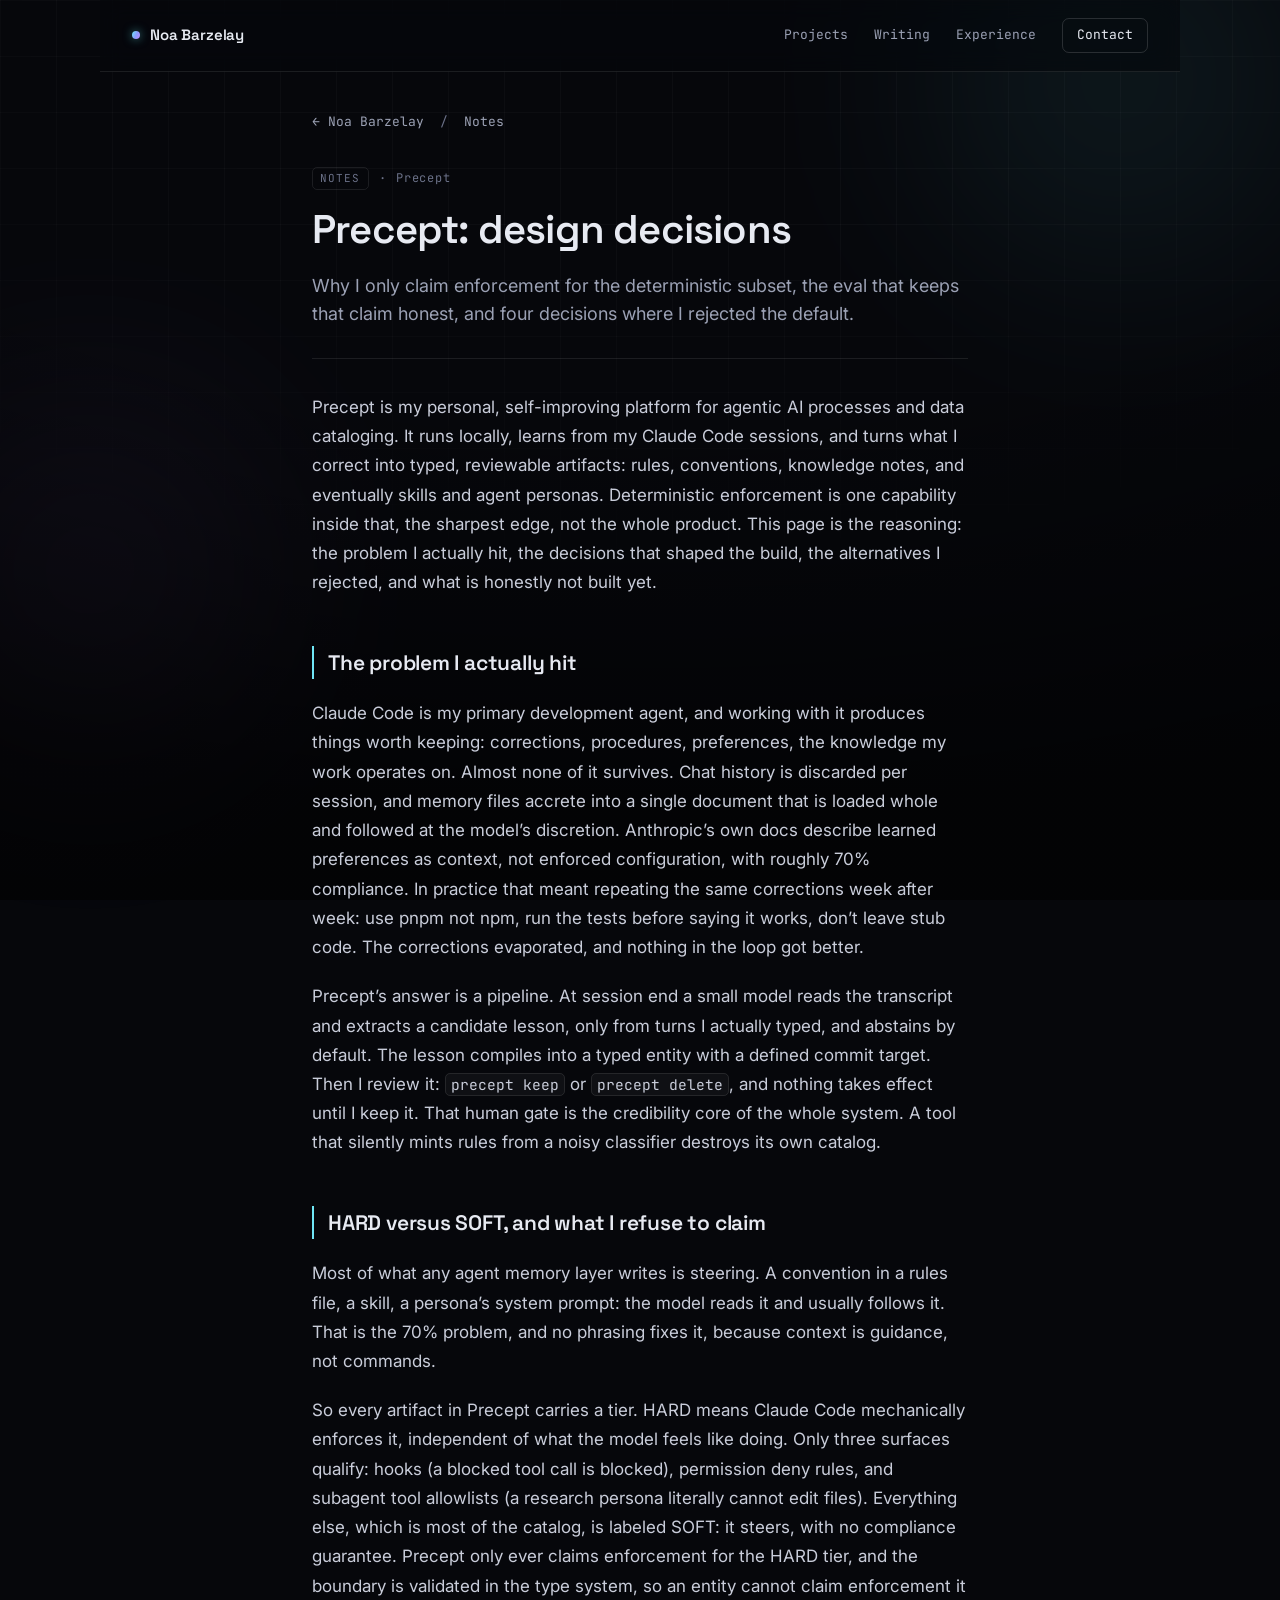
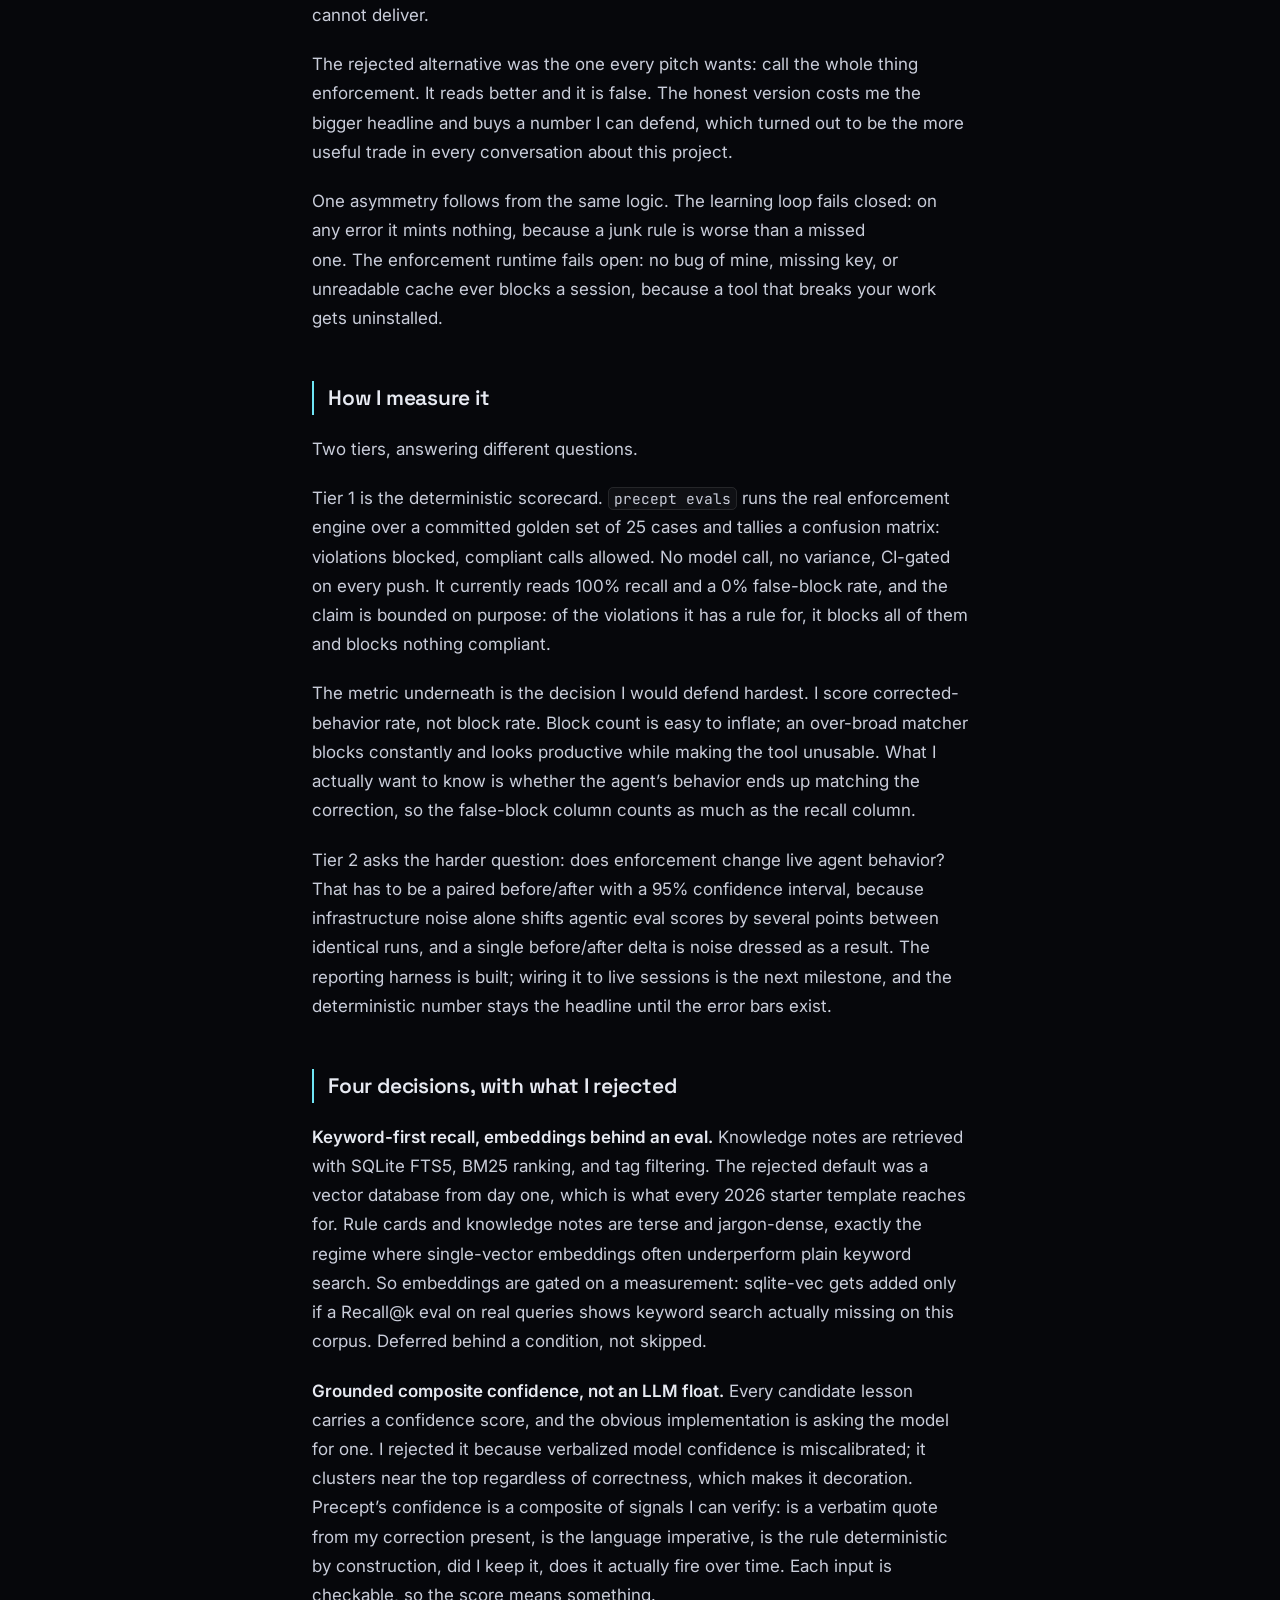
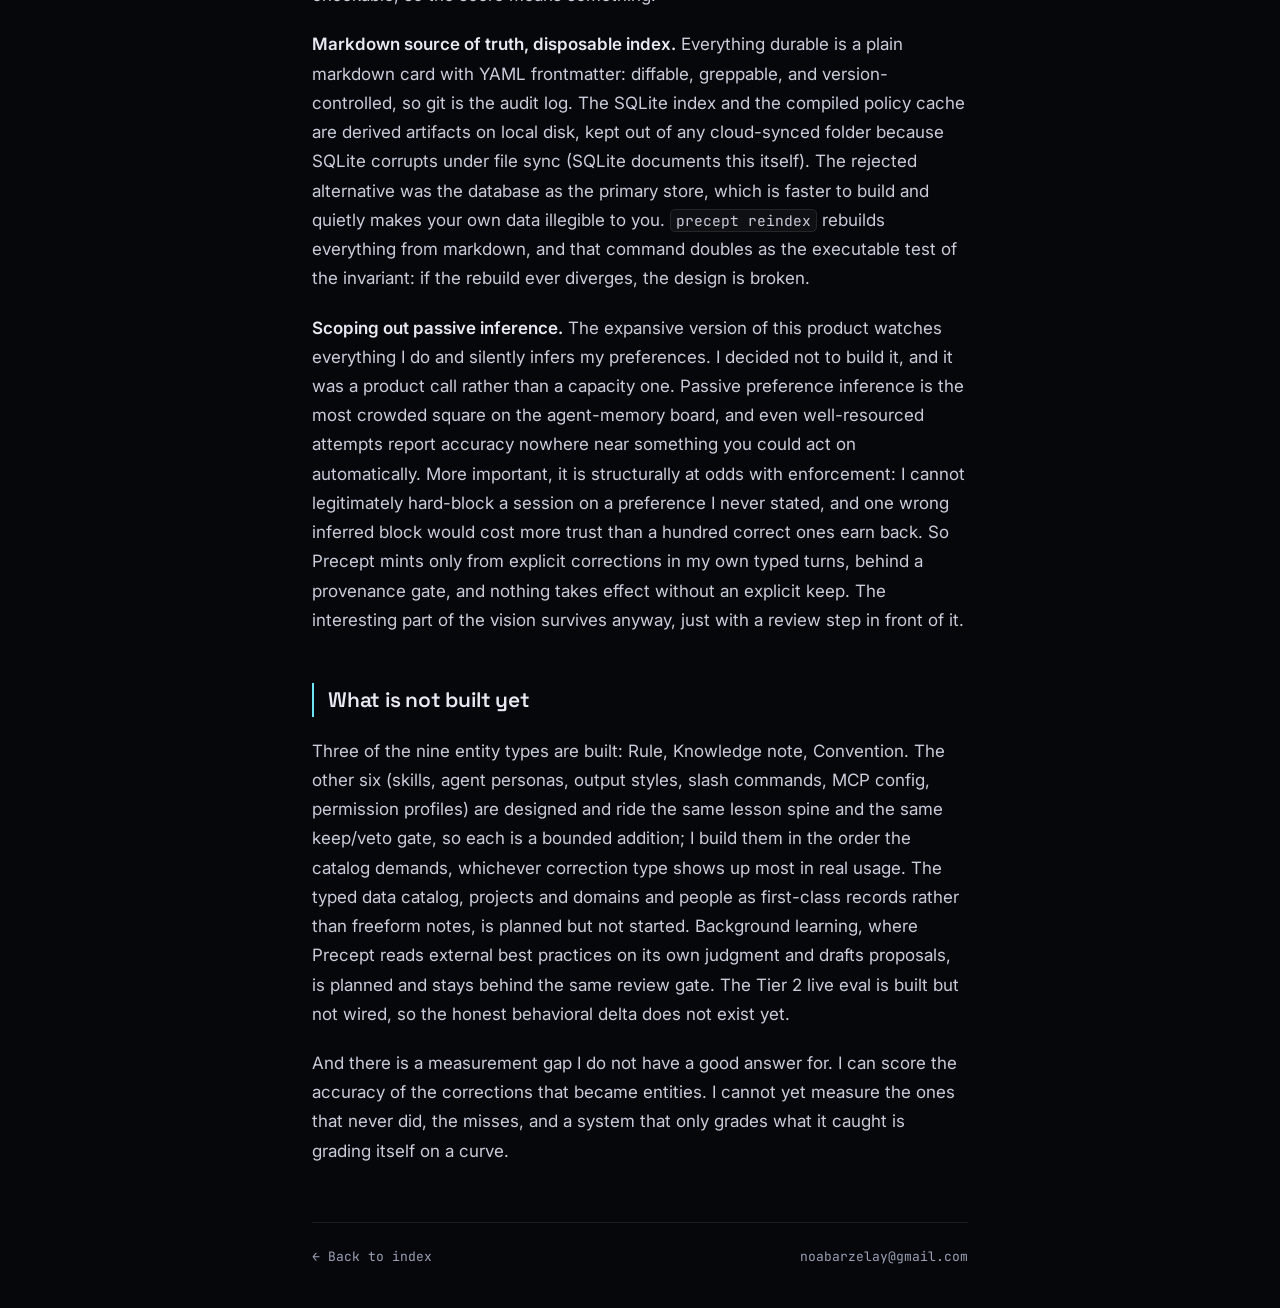
==== notes/precept.html @ c48065be "site: cyber-tech redesign, name-led hero (offline draft on redesign-cyber branch) Deep-charcoal prod" ====
<!DOCTYPE html>
<html lang="en" data-theme="dark">
<head>
  <meta charset="UTF-8">
  <meta name="viewport" content="width=device-width, initial-scale=1">
  <meta name="color-scheme" content="dark">
  <title>Precept: design decisions | Noa Barzelay</title>
  <meta name="description" content="Why I only claim enforcement for the deterministic subset, the eval that keeps that claim honest, and four decisions where I rejected the default.">
  <meta property="og:title" content="Precept: design decisions">
  <meta property="og:description" content="Why I only claim enforcement for the deterministic subset, the eval that keeps that claim honest, and four decisions where I rejected the default.">
  <meta property="og:type" content="article">
  <meta property="og:site_name" content="Noa Barzelay">
  <meta name="author" content="Noa Barzelay">
  <link rel="icon" href="data:image/svg+xml,%3Csvg%20xmlns='http://www.w3.org/2000/svg'%20viewBox='0%200%20100%20100'%3E%3Crect%20width='100'%20height='100'%20rx='24'%20fill='%23070810'/%3E%3Cdefs%3E%3ClinearGradient%20id='g'%20x1='0'%20y1='0'%20x2='1'%20y2='1'%3E%3Cstop%20offset='0'%20stop-color='%236EE7F5'/%3E%3Cstop%20offset='1'%20stop-color='%23C08CFF'/%3E%3C/linearGradient%3E%3C/defs%3E%3Ctext%20x='50'%20y='68'%20font-family='monospace'%20font-size='46'%20font-weight='700'%20text-anchor='middle'%20fill='url(%23g)'%3ENB%3C/text%3E%3C/svg%3E">
  <link rel="preconnect" href="https://fonts.googleapis.com">
  <link rel="preconnect" href="https://fonts.gstatic.com" crossorigin>
  <link href="https://fonts.googleapis.com/css2?family=Space+Grotesk:wght@400;500;600;700&family=Inter:wght@400;500;600&family=JetBrains+Mono:wght@400;500&display=swap" rel="stylesheet">
  <link rel="stylesheet" href="../styles.css">
</head>
<body class="reading">
  <div class="bg" aria-hidden="true">
    <div class="bg-grid"></div>
    <div class="bg-glow bg-glow-1"></div>
    <div class="bg-glow bg-glow-2"></div>
    <div class="bg-vignette"></div>
  </div>
  <header class="nav">
    <a class="wordmark" href="../index.html"><span class="wm-dot"></span>Noa Barzelay</a>
    <nav class="nav-links" aria-label="Sections">
      <a href="../index.html#projects">Projects</a>
      <a href="../index.html#writing">Writing</a>
      <a href="../index.html#experience">Experience</a>
      <a class="nav-cta" href="mailto:noabarzelay@gmail.com">Contact</a>
    </nav>
  </header>
  <main id="main">
    <article class="article">
      <p class="crumb"><a href="../index.html">&larr; Noa Barzelay</a> <span class="crumb-sep">/</span> <span>Notes</span></p>
      <div class="article-eyebrow"><span class="w-kind">NOTES</span><span class="dotsep">&middot;</span><span>Precept</span></div>
      <h1 class="article-title">Precept: design decisions</h1>
      <p class="article-stand">Why I only claim enforcement for the deterministic subset, the eval that keeps that claim honest, and four decisions where I rejected the default.</p>
      <div class="article-body">
      <p>Precept is my personal, self-improving platform for agentic AI processes and data cataloging. It runs locally, learns from my Claude Code sessions, and turns what I correct into typed, reviewable artifacts: rules, conventions, knowledge notes, and eventually skills and agent personas. Deterministic enforcement is one capability inside that, the sharpest edge, not the whole product. This page is the reasoning: the problem I actually hit, the decisions that shaped the build, the alternatives I rejected, and what is honestly not built yet.</p>
      <h2>The problem I actually hit</h2>
      <p>Claude Code is my primary development agent, and working with it produces things worth keeping: corrections, procedures, preferences, the knowledge my work operates on. Almost none of it survives. Chat history is discarded per session, and memory files accrete into a single document that is loaded whole and followed at the model’s discretion. Anthropic’s own docs describe learned preferences as context, not enforced configuration, with roughly 70% compliance. In practice that meant repeating the same corrections week after week: use pnpm not npm, run the tests before saying it works, don’t leave stub code. The corrections evaporated, and nothing in the loop got better.</p>
      <p>Precept’s answer is a pipeline. At session end a small model reads the transcript and extracts a candidate lesson, only from turns I actually typed, and abstains by default. The lesson compiles into a typed entity with a defined commit target. Then I review it: <code>precept keep</code> or <code>precept delete</code>, and nothing takes effect until I keep it. That human gate is the credibility core of the whole system. A tool that silently mints rules from a noisy classifier destroys its own catalog.</p>
      <h2>HARD versus SOFT, and what I refuse to claim</h2>
      <p>Most of what any agent memory layer writes is steering. A convention in a rules file, a skill, a persona’s system prompt: the model reads it and usually follows it. That is the 70% problem, and no phrasing fixes it, because context is guidance, not commands.</p>
      <p>So every artifact in Precept carries a tier. HARD means Claude Code mechanically enforces it, independent of what the model feels like doing. Only three surfaces qualify: hooks (a blocked tool call is blocked), permission deny rules, and subagent tool allowlists (a research persona literally cannot edit files). Everything else, which is most of the catalog, is labeled SOFT: it steers, with no compliance guarantee. Precept only ever claims enforcement for the HARD tier, and the boundary is validated in the type system, so an entity cannot claim enforcement it cannot deliver.</p>
      <p>The rejected alternative was the one every pitch wants: call the whole thing enforcement. It reads better and it is false. The honest version costs me the bigger headline and buys a number I can defend, which turned out to be the more useful trade in every conversation about this project.</p>
      <p>One asymmetry follows from the same logic. The learning loop fails closed: on any error it mints nothing, because a junk rule is worse than a missed one. The enforcement runtime fails open: no bug of mine, missing key, or unreadable cache ever blocks a session, because a tool that breaks your work gets uninstalled.</p>
      <h2>How I measure it</h2>
      <p>Two tiers, answering different questions.</p>
      <p>Tier 1 is the deterministic scorecard. <code>precept evals</code> runs the real enforcement engine over a committed golden set of 25 cases and tallies a confusion matrix: violations blocked, compliant calls allowed. No model call, no variance, CI-gated on every push. It currently reads 100% recall and a 0% false-block rate, and the claim is bounded on purpose: of the violations it has a rule for, it blocks all of them and blocks nothing compliant.</p>
      <p>The metric underneath is the decision I would defend hardest. I score corrected-behavior rate, not block rate. Block count is easy to inflate; an over-broad matcher blocks constantly and looks productive while making the tool unusable. What I actually want to know is whether the agent’s behavior ends up matching the correction, so the false-block column counts as much as the recall column.</p>
      <p>Tier 2 asks the harder question: does enforcement change live agent behavior? That has to be a paired before/after with a 95% confidence interval, because infrastructure noise alone shifts agentic eval scores by several points between identical runs, and a single before/after delta is noise dressed as a result. The reporting harness is built; wiring it to live sessions is the next milestone, and the deterministic number stays the headline until the error bars exist.</p>
      <h2>Four decisions, with what I rejected</h2>
      <p><strong>Keyword-first recall, embeddings behind an eval.</strong> Knowledge notes are retrieved with SQLite FTS5, BM25 ranking, and tag filtering. The rejected default was a vector database from day one, which is what every 2026 starter template reaches for. Rule cards and knowledge notes are terse and jargon-dense, exactly the regime where single-vector embeddings often underperform plain keyword search. So embeddings are gated on a measurement: sqlite-vec gets added only if a Recall@k eval on real queries shows keyword search actually missing on this corpus. Deferred behind a condition, not skipped.</p>
      <p><strong>Grounded composite confidence, not an LLM float.</strong> Every candidate lesson carries a confidence score, and the obvious implementation is asking the model for one. I rejected it because verbalized model confidence is miscalibrated; it clusters near the top regardless of correctness, which makes it decoration. Precept’s confidence is a composite of signals I can verify: is a verbatim quote from my correction present, is the language imperative, is the rule deterministic by construction, did I keep it, does it actually fire over time. Each input is checkable, so the score means something.</p>
      <p><strong>Markdown source of truth, disposable index.</strong> Everything durable is a plain markdown card with YAML frontmatter: diffable, greppable, and version-controlled, so git is the audit log. The SQLite index and the compiled policy cache are derived artifacts on local disk, kept out of any cloud-synced folder because SQLite corrupts under file sync (SQLite documents this itself). The rejected alternative was the database as the primary store, which is faster to build and quietly makes your own data illegible to you. <code>precept reindex</code> rebuilds everything from markdown, and that command doubles as the executable test of the invariant: if the rebuild ever diverges, the design is broken.</p>
      <p><strong>Scoping out passive inference.</strong> The expansive version of this product watches everything I do and silently infers my preferences. I decided not to build it, and it was a product call rather than a capacity one. Passive preference inference is the most crowded square on the agent-memory board, and even well-resourced attempts report accuracy nowhere near something you could act on automatically. More important, it is structurally at odds with enforcement: I cannot legitimately hard-block a session on a preference I never stated, and one wrong inferred block would cost more trust than a hundred correct ones earn back. So Precept mints only from explicit corrections in my own typed turns, behind a provenance gate, and nothing takes effect without an explicit keep. The interesting part of the vision survives anyway, just with a review step in front of it.</p>
      <h2>What is not built yet</h2>
      <p>Three of the nine entity types are built: Rule, Knowledge note, Convention. The other six (skills, agent personas, output styles, slash commands, MCP config, permission profiles) are designed and ride the same lesson spine and the same keep/veto gate, so each is a bounded addition; I build them in the order the catalog demands, whichever correction type shows up most in real usage. The typed data catalog, projects and domains and people as first-class records rather than freeform notes, is planned but not started. Background learning, where Precept reads external best practices on its own judgment and drafts proposals, is planned and stays behind the same review gate. The Tier 2 live eval is built but not wired, so the honest behavioral delta does not exist yet.</p>
      <p>And there is a measurement gap I do not have a good answer for. I can score the accuracy of the corrections that became entities. I cannot yet measure the ones that never did, the misses, and a system that only grades what it caught is grading itself on a curve.</p>
<!--
Sources (figure -> file):
- "roughly 70% compliance" (Anthropic docs on learned preferences as context): Second Brain/Career/Portfolio Projects/Precept Personal Agentic AI Platform.md ("~70% compliance because it's guidance, not commands"; also ~/code/precept/README.md Problem section "no compliance guarantee").
- "25 cases" golden set: ~/code/precept/README.md Measurement section ("committed golden set of 25 cases").
- "100% recall and a 0% false-block rate": ~/code/precept/README.md Measurement section ("recall 100% (10/10), false-block rate 0% (0/15)").
- "95% confidence interval": ~/code/precept/README.md G1 + Measurement Tier 2.
- "shifts agentic eval scores by several points between identical runs": ~/code/precept/README.md Measurement Tier 2 ("infrastructure noise alone shifts scores by several points"); vault file cites ~6pp (Anthropic "Adding Error Bars to Evals").
- "Three of the nine entity types are built": ~/code/precept/README.md Milestones ("3 of 9 entity types") + ROADMAP.md ("Three entity types are shipped (Rule, Knowledge note, Convention)").
- Nine entity types + HARD/SOFT tier per type + "only claims enforcement for the HARD tier": ~/code/precept/docs/ARTIFACTS.md.
- HARD surfaces = hooks, permission deny, subagent tool-scoping: ~/code/precept/DECISIONS.md Enforcement section.
- Fail-closed DETECT / fail-open runtime: ~/code/precept/README.md (pipeline diagram, N1) + DECISIONS.md Pipeline.
- Keyword-first FTS5/BM25, sqlite-vec gated on Recall@k, terse jargon-dense regime: ~/code/precept/DECISIONS.md Knowledge recall + ROADMAP.md Retrieval.
- Grounded composite confidence signals (quote present, imperative, deterministic, kept, fires) + miscalibrated verbalized confidence: ~/code/precept/DECISIONS.md Pipeline + vault file 2026-06-26 hardening decision 2.
- Markdown source of truth, derived local SQLite, cloud-sync corruption (SQLite howtocorrupt), reindex as executable test: ~/code/precept/DECISIONS.md Storage + vault file STORAGE SAFETY.
- Passive-inference scope-out reasoning (crowded, structurally at odds with hard-blocking, provenance gate, explicit keep): vault file ORIGINAL ANALYSIS 2026-06-23 + 2026-06-26 sections; accuracy figures deliberately omitted from prose.
- Tier 2 harness built / live wiring pending: ~/code/precept/README.md Measurement + ROADMAP.md Coverage and measurement.
- Corrected-behavior rate not block rate: vault file evals section + DECISIONS.md Evals.
- Typed data catalog planned (R2.3), background learning planned (R3.4): ~/code/precept/README.md.
- Coverage gap (measuring misses): ~/code/precept/README.md Open questions.
- Build order set by catalog demand: ~/code/precept/ROADMAP.md ("The catalog is the demand signal").
-->
      </div>
      <footer class="article-foot">
        <a href="../index.html">&larr; Back to index</a>
        <a href="mailto:noabarzelay@gmail.com">noabarzelay@gmail.com</a>
      </footer>
    </article>
  </main>
</body>
</html>
---- styles.css ----
/* Noa Barzelay — cyber-tech variant.
   Deep neutral charcoal, cyan-to-violet gradient system, glass surfaces, grid + glow texture.
   Personal-site backbone: name is the hero, tagline is the subhead. */

:root {
  --bg:        #06070B;
  --bg-2:      #0B0D14;
  --surface:   rgba(255,255,255,0.024);
  --surface-2: rgba(255,255,255,0.04);
  --border:    rgba(255,255,255,0.09);
  --border-2:  rgba(255,255,255,0.14);
  --text:      #E7EAF2;
  --text-2:    #9BA1B4;
  --text-3:    #6B7188;
  --cyan:      #6EE7F5;
  --blue:      #8B9CFF;
  --violet:    #C08CFF;
  --grad:      linear-gradient(115deg, var(--cyan), var(--blue) 52%, var(--violet));
  --glow-cyan: rgba(110,231,245,0.55);
  --glow-vio:  rgba(192,140,255,0.5);
  --font-display: "Space Grotesk", "Inter", system-ui, sans-serif;
  --font-body:    "Inter", system-ui, -apple-system, sans-serif;
  --font-mono:    "JetBrains Mono", ui-monospace, "SF Mono", Menlo, monospace;
  --maxw: 1080px;
}

* { margin: 0; padding: 0; box-sizing: border-box; }
html { scroll-behavior: smooth; }
body {
  background: var(--bg);
  color: var(--text);
  font-family: var(--font-body);
  font-size: 16px;
  line-height: 1.6;
  -webkit-font-smoothing: antialiased;
  text-rendering: optimizeLegibility;
  overflow-x: hidden;
}
::selection { background: rgba(139,156,255,0.28); color: #fff; }

a { color: inherit; text-decoration: none; }

/* ---------- background layers ---------- */
.bg { position: fixed; inset: 0; z-index: -1; pointer-events: none; background: var(--bg); }
.bg-grid {
  position: absolute; inset: 0;
  background-image:
    linear-gradient(rgba(255,255,255,0.028) 1px, transparent 1px),
    linear-gradient(90deg, rgba(255,255,255,0.028) 1px, transparent 1px);
  background-size: 56px 56px;
  mask-image: radial-gradient(120% 90% at 50% 0%, #000 30%, transparent 78%);
  -webkit-mask-image: radial-gradient(120% 90% at 50% 0%, #000 30%, transparent 78%);
}
.bg-glow { position: absolute; border-radius: 50%; filter: blur(90px); opacity: 0.5; }
.bg-glow-1 { top: -240px; right: -160px; width: 640px; height: 640px;
  background: radial-gradient(circle, rgba(110,231,245,0.20), transparent 65%); }
.bg-glow-2 { top: 260px; left: -220px; width: 620px; height: 620px;
  background: radial-gradient(circle, rgba(192,140,255,0.16), transparent 65%); }
.bg-vignette { position: absolute; inset: 0;
  background: radial-gradient(130% 100% at 50% -10%, transparent 55%, rgba(0,0,0,0.55)); }

/* ---------- nav ---------- */
.nav {
  position: sticky; top: 0; z-index: 50;
  display: flex; align-items: center; justify-content: space-between;
  max-width: var(--maxw); margin: 0 auto; width: 100%;
  padding: 18px 32px;
  background: rgba(6,7,11,0.6);
  backdrop-filter: saturate(150%) blur(12px);
  -webkit-backdrop-filter: saturate(150%) blur(12px);
  border-bottom: 1px solid var(--border);
}
.wordmark {
  font-family: var(--font-display); font-size: 15px; font-weight: 600; letter-spacing: -0.01em;
  color: var(--text); display: inline-flex; align-items: center; gap: 10px;
}
.wm-dot { width: 8px; height: 8px; border-radius: 50%; background: var(--grad);
  box-shadow: 0 0 10px var(--glow-cyan); flex: none; }
.nav-links { display: flex; align-items: center; gap: 26px;
  font-family: var(--font-mono); font-size: 13px; color: var(--text-2); }
.nav-links a { transition: color .18s; }
.nav-links a:hover { color: var(--text); }
.nav-cta { color: var(--text) !important; border: 1px solid var(--border-2);
  padding: 6px 14px; border-radius: 7px; transition: border-color .18s, background .18s; }
.nav-cta:hover { border-color: var(--cyan); background: rgba(110,231,245,0.08); }

/* ---------- layout ---------- */
main { max-width: var(--maxw); margin: 0 auto; padding: 0 32px; }
.block { padding: 74px 0; border-top: 1px solid var(--border); }
.block-head { display: flex; align-items: center; gap: 16px; margin-bottom: 40px; }
.idx { font-family: var(--font-mono); font-size: 13px; color: var(--cyan);
  border: 1px solid var(--border-2); border-radius: 6px; padding: 3px 8px; }
.block-title { font-family: var(--font-display); font-weight: 600; font-size: 24px;
  letter-spacing: -0.01em; }
.rule { flex: 1; height: 1px; background: linear-gradient(90deg, var(--border-2), transparent); }

/* ---------- hero (name-led) ---------- */
.hero { display: grid; grid-template-columns: 1fr 400px; gap: 40px; align-items: center;
  padding: 84px 0 80px; }
.eyebrow { font-family: var(--font-mono); font-size: 12.5px; letter-spacing: 0.14em;
  color: var(--text-2); display: inline-flex; align-items: center; gap: 10px; margin-bottom: 22px; }
.tick { width: 6px; height: 6px; border-radius: 50%; background: var(--cyan);
  box-shadow: 0 0 8px var(--glow-cyan); animation: pulse 2.6s ease-in-out infinite; }
@keyframes pulse { 0%,100% { opacity: 1; } 50% { opacity: 0.35; } }
.hero-name { font-family: var(--font-display); font-weight: 600;
  font-size: clamp(46px, 7vw, 82px); line-height: 0.98; letter-spacing: -0.035em;
  margin-bottom: 20px; text-wrap: balance; }
.hero-title { font-family: var(--font-display); font-weight: 400;
  font-size: clamp(18px, 2.2vw, 23px); line-height: 1.32; letter-spacing: -0.01em;
  color: var(--text); max-width: 30ch; margin-bottom: 24px; }
.grad { background: var(--grad); -webkit-background-clip: text; background-clip: text;
  color: transparent; }
.hero-body { font-size: 16px; line-height: 1.66; color: var(--text-2); max-width: 62ch; }
.hero-body a { color: var(--text); border-bottom: 1px solid var(--border-2);
  transition: border-color .18s, color .18s; }
.hero-body a:hover { color: var(--cyan); border-color: var(--cyan); }

.cta-row { display: flex; flex-wrap: wrap; gap: 12px; margin-top: 32px; }
.btn { font-family: var(--font-mono); font-size: 13px; color: var(--text);
  border: 1px solid var(--border-2); border-radius: 9px; padding: 11px 18px;
  display: inline-flex; align-items: center; gap: 8px;
  transition: border-color .18s, background .18s, transform .12s, box-shadow .18s; }
.btn:hover { border-color: var(--border-2); background: var(--surface-2); transform: translateY(-1px); }
.btn .ext { color: var(--text-3); }
.btn-primary { position: relative; border-color: transparent; color: #05060a; font-weight: 500;
  background: var(--grad); box-shadow: 0 6px 24px -8px var(--glow-vio); }
.btn-primary:hover { box-shadow: 0 10px 30px -8px var(--glow-cyan); background: var(--grad); }

.hero-visual { display: flex; justify-content: center; align-items: center; }
.fanout { width: 100%; max-width: 400px; height: auto; }
.node { fill: #0B0D14; stroke: var(--blue); stroke-width: 1.4; }
.node-src { fill: var(--cyan); stroke: none; filter: drop-shadow(0 0 6px var(--glow-cyan)); }
.node-out { fill: var(--violet); stroke: none; filter: drop-shadow(0 0 6px var(--glow-vio)); }

/* ---------- project cards ---------- */
.cards { display: grid; grid-template-columns: 1fr 1fr; gap: 20px; }
.card { position: relative; background: var(--surface); border: 1px solid var(--border);
  border-radius: 16px; padding: 26px 26px 22px; overflow: hidden;
  transition: border-color .2s, background .2s, transform .2s; }
.card::before { content: ""; position: absolute; top: 0; left: 0; right: 0; height: 1px;
  background: var(--grad); opacity: 0.5; transition: opacity .2s; }
.card:hover { border-color: var(--border-2); background: var(--surface-2); transform: translateY(-3px); }
.card:hover::before { opacity: 1; }
.card-top { display: flex; align-items: baseline; justify-content: space-between; gap: 12px;
  margin-bottom: 14px; flex-wrap: wrap; }
.card h3 { font-family: var(--font-display); font-weight: 600; font-size: 20px; letter-spacing: -0.01em; }
.taglist { display: flex; flex-wrap: wrap; gap: 6px; }
.pill { font-family: var(--font-mono); font-size: 11px; color: var(--text-2);
  border: 1px solid var(--border); border-radius: 999px; padding: 3px 9px; }
.pill.status { color: var(--cyan); border-color: rgba(110,231,245,0.3); }
.card p { font-size: 14.5px; line-height: 1.6; color: var(--text-2); margin-top: 10px; }
.card-links { display: flex; gap: 20px; margin-top: 18px; font-family: var(--font-mono); font-size: 13px; }
.card-links a { color: var(--cyan); transition: opacity .18s; }
.card-links a:hover { opacity: 0.7; }

/* ---------- writing list ---------- */
.writing-list { list-style: none; }
.writing-list li { border-top: 1px solid var(--border); }
.writing-list li:last-child { border-bottom: 1px solid var(--border); }
.writing-list a { display: block; padding: 22px 16px; border-radius: 10px;
  transition: background .18s; }
.writing-list a:hover { background: var(--surface-2); }
.w-main { display: flex; align-items: baseline; gap: 14px; }
.w-kind { font-family: var(--font-mono); font-size: 11px; letter-spacing: 0.1em; color: var(--text-3);
  border: 1px solid var(--border); border-radius: 5px; padding: 2px 7px; flex: none; }
.w-title { font-family: var(--font-display); font-weight: 500; font-size: 18px; color: var(--text);
  transition: color .18s; }
.writing-list a:hover .w-title { color: var(--cyan); }
.w-prev { font-size: 14px; color: var(--text-2); margin-top: 8px; max-width: 78ch; padding-left: 0; }

/* ---------- now ---------- */
.now-list { list-style: none; font-family: var(--font-mono); font-size: 14.5px; color: var(--text); }
.now-list li { display: flex; gap: 12px; padding: 11px 0; align-items: baseline;
  border-bottom: 1px dashed var(--border); }
.now-list li:last-child { border-bottom: none; }
.prompt { color: var(--cyan); }

/* ---------- experience ---------- */
.timeline { display: grid; gap: 4px; }
.exp { display: grid; grid-template-columns: 132px 1fr; gap: 22px; padding: 16px 0;
  border-bottom: 1px solid var(--border); }
.exp:last-child { border-bottom: none; }
.exp-yr { font-family: var(--font-mono); font-size: 13px; color: var(--text-3);
  font-variant-numeric: tabular-nums; padding-top: 3px; }
.exp-body h3 { font-family: var(--font-display); font-weight: 500; font-size: 16.5px; letter-spacing: -0.01em; }
.exp-body h3 .org { color: var(--cyan); font-weight: 400; }
.exp-body p { font-size: 14px; color: var(--text-2); margin-top: 5px; }
.edu .exp-body h3 { font-size: 15px; color: var(--text); }

/* ---------- footer ---------- */
.foot { max-width: var(--maxw); margin: 0 auto; padding: 54px 32px 80px;
  border-top: 1px solid var(--border); }
.foot-personal { color: var(--text-2); font-size: 15px; max-width: 66ch; }
.foot-row { display: flex; align-items: center; gap: 18px; margin-top: 20px;
  font-family: var(--font-mono); font-size: 13px; color: var(--text-3); flex-wrap: wrap; }
.foot-row a { color: var(--text-2); transition: color .18s; }
.foot-row a:hover { color: var(--cyan); }

/* ---------- reading pages ---------- */
body.reading .article { max-width: 720px; margin: 0 auto; padding: 40px 0 40px; }
.reading main { max-width: 720px; }
.crumb { font-family: var(--font-mono); font-size: 13px; color: var(--text-2); margin-bottom: 34px; }
.crumb a { color: var(--text-2); transition: color .18s; }
.crumb a:hover { color: var(--cyan); }
.crumb-sep { color: var(--text-3); margin: 0 8px; }
.article-eyebrow { font-family: var(--font-mono); font-size: 12px; letter-spacing: 0.06em;
  color: var(--text-3); display: flex; gap: 10px; align-items: center; margin-bottom: 18px; }
.dotsep { color: var(--text-3); }
.article-title { font-family: var(--font-display); font-weight: 600; font-size: clamp(28px, 4vw, 40px);
  line-height: 1.1; letter-spacing: -0.02em; text-wrap: balance; }
.article-stand { font-size: 18px; line-height: 1.55; color: var(--text-2); margin-top: 20px;
  padding-bottom: 30px; border-bottom: 1px solid var(--border); }
.article-body { margin-top: 34px; }
.article-body p { font-size: 17px; line-height: 1.72; color: #C9CDDA; margin-top: 20px; text-wrap: pretty; }
.article-body p:first-child { margin-top: 0; }
.article-body h2 { font-family: var(--font-display); font-weight: 600; font-size: 21px;
  letter-spacing: -0.01em; margin-top: 48px; color: var(--text);
  padding-left: 14px; border-left: 2px solid transparent; border-image: var(--grad) 1; }
.article-body strong { color: var(--text); font-weight: 600; }
.article-body code { font-family: var(--font-mono); font-size: 0.86em;
  background: var(--surface-2); border: 1px solid var(--border); border-radius: 5px; padding: 1px 5px; }
.article-foot { display: flex; justify-content: space-between; gap: 16px; flex-wrap: wrap;
  margin-top: 56px; padding-top: 24px; border-top: 1px solid var(--border);
  font-family: var(--font-mono); font-size: 13px; }
.article-foot a { color: var(--text-2); transition: color .18s; }
.article-foot a:hover { color: var(--cyan); }

.skip-link { position: absolute; left: -9999px; }
.skip-link:focus { left: 16px; top: 12px; z-index: 100; background: var(--bg-2);
  border: 1px solid var(--border-2); padding: 8px 14px; border-radius: 8px; }
a:focus-visible, .btn:focus-visible { outline: 2px solid var(--cyan); outline-offset: 3px; border-radius: 4px; }

/* ---------- entrance motion ---------- */
@keyframes fadeUp { from { opacity: 0; transform: translateY(12px); } to { opacity: 1; transform: none; } }
.hero-copy > *, .hero-visual, .card, .block-head { animation: fadeUp .6s ease-out both; }
.hero-copy > *:nth-child(2) { animation-delay: .05s; }
.hero-copy > *:nth-child(3) { animation-delay: .1s; }
.hero-copy > *:nth-child(4) { animation-delay: .15s; }
.hero-copy > *:nth-child(5) { animation-delay: .2s; }
.hero-visual { animation-delay: .24s; }

/* ---------- responsive ---------- */
@media (max-width: 900px) {
  .hero { grid-template-columns: 1fr; gap: 8px; padding: 60px 0 52px; }
  .hero-visual { display: none; }
  .cards { grid-template-columns: 1fr; }
}
@media (max-width: 620px) {
  .nav { padding: 14px 18px; }
  .nav-links { gap: 15px; }
  .nav-links a:not(.nav-cta) { display: none; }
  main, .foot { padding-left: 18px; padding-right: 18px; }
  .block { padding: 52px 0; }
  .exp { grid-template-columns: 1fr; gap: 4px; }
  .w-main { flex-wrap: wrap; gap: 8px; }
  .article-body p { font-size: 16px; }
}
@media (prefers-reduced-motion: reduce) {
  * { animation: none !important; transition: none !important; scroll-behavior: auto; }
}
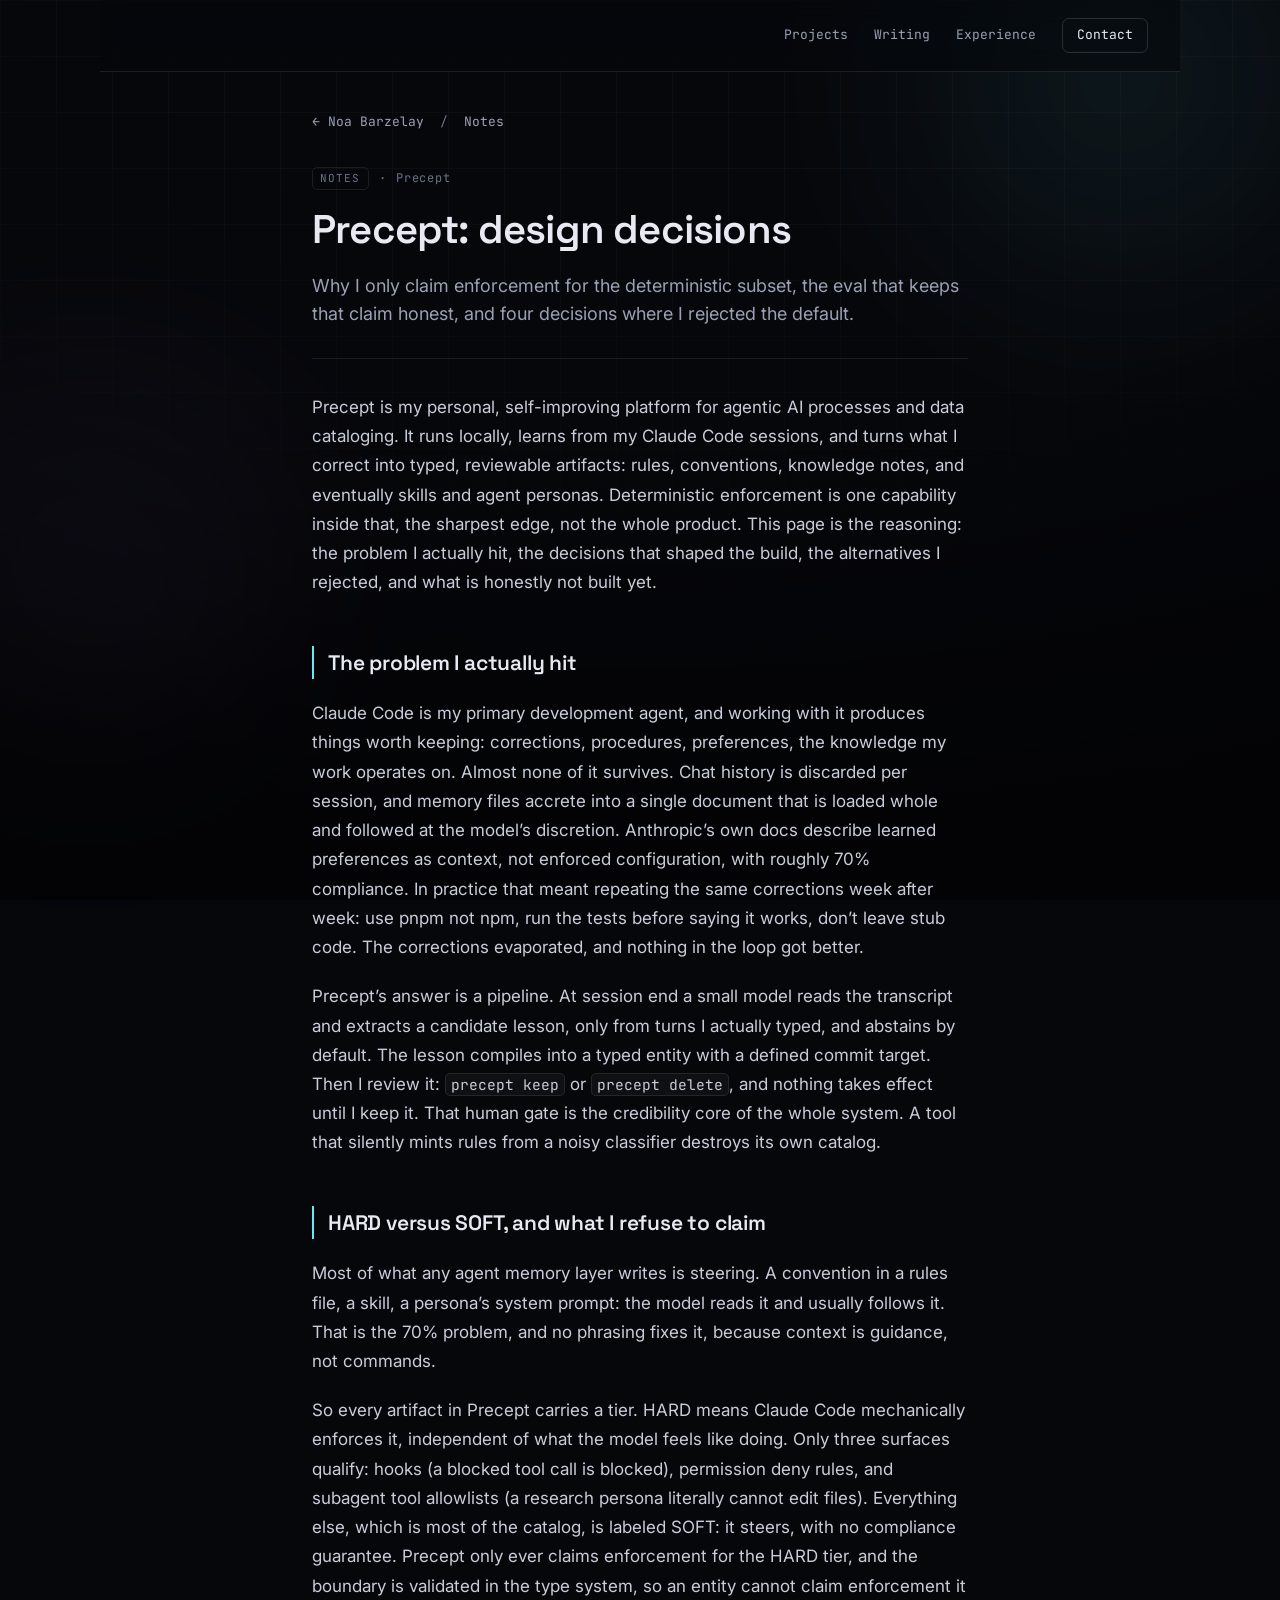
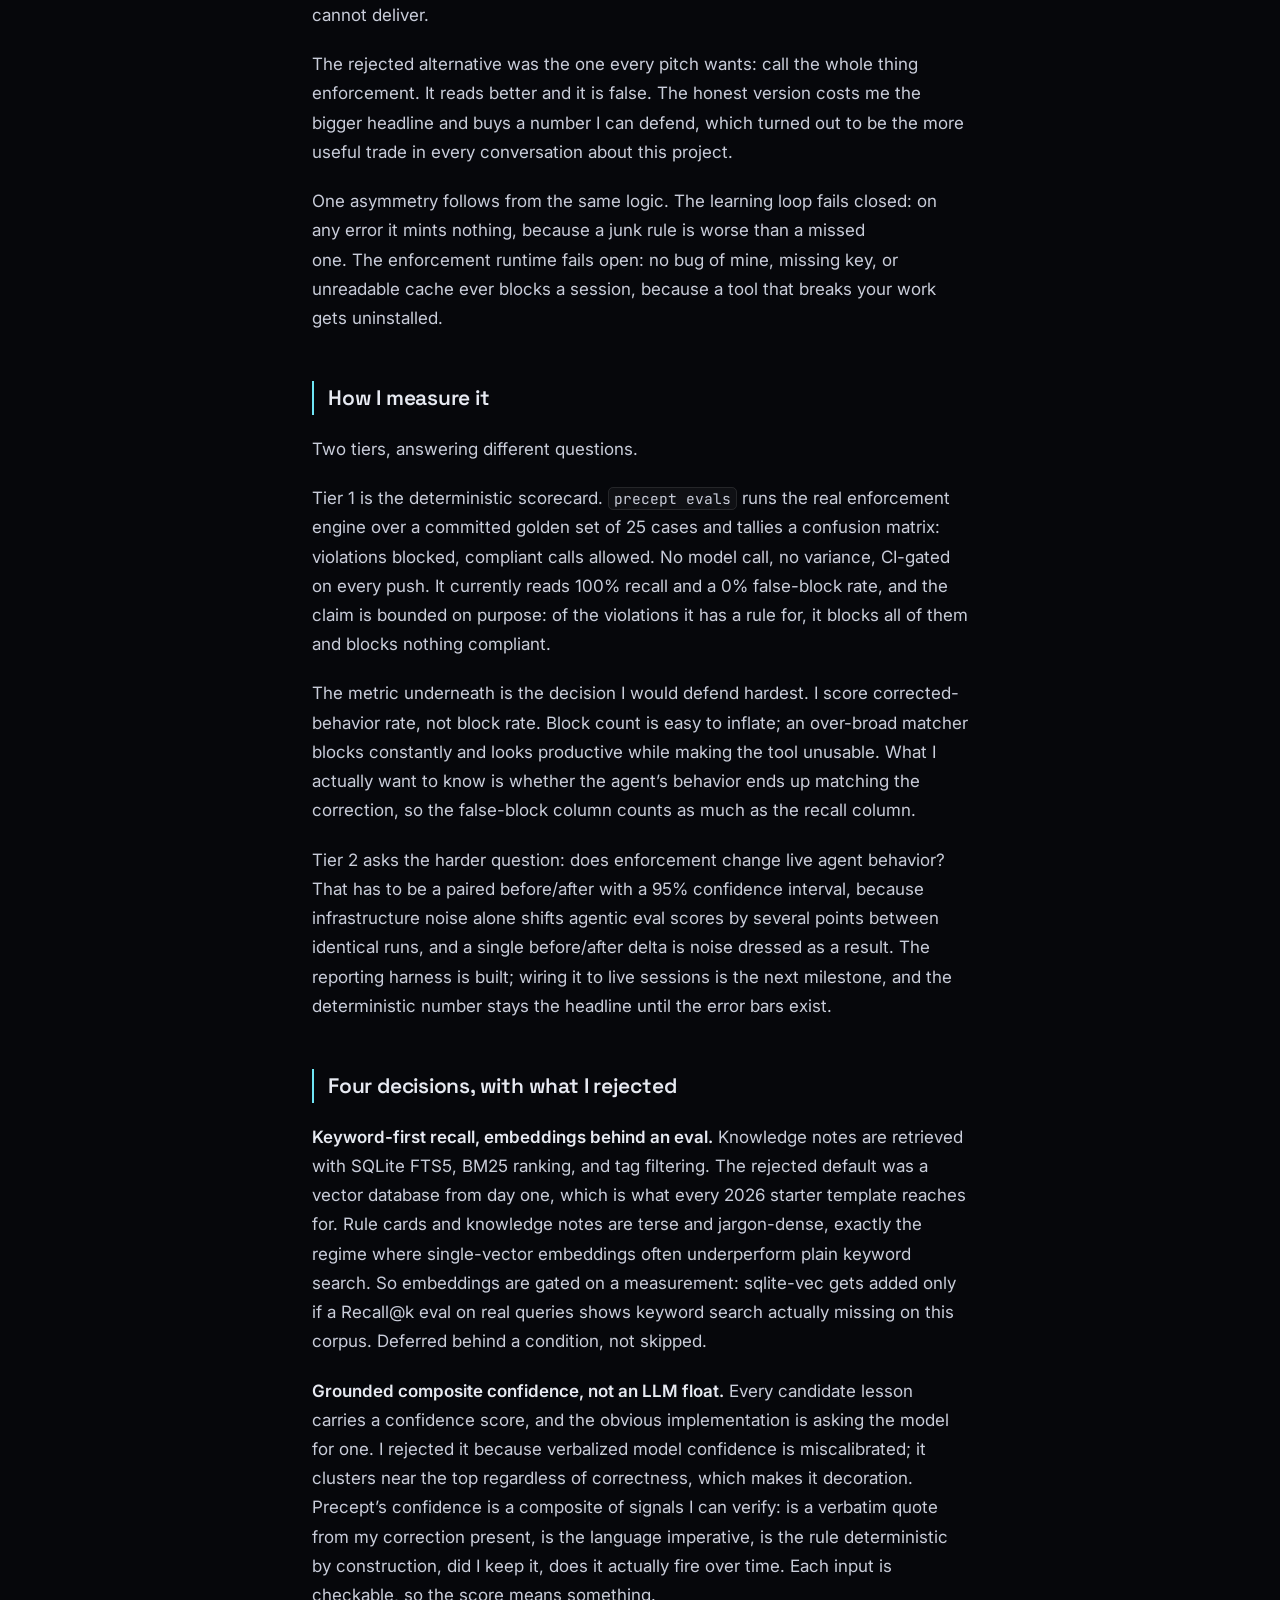
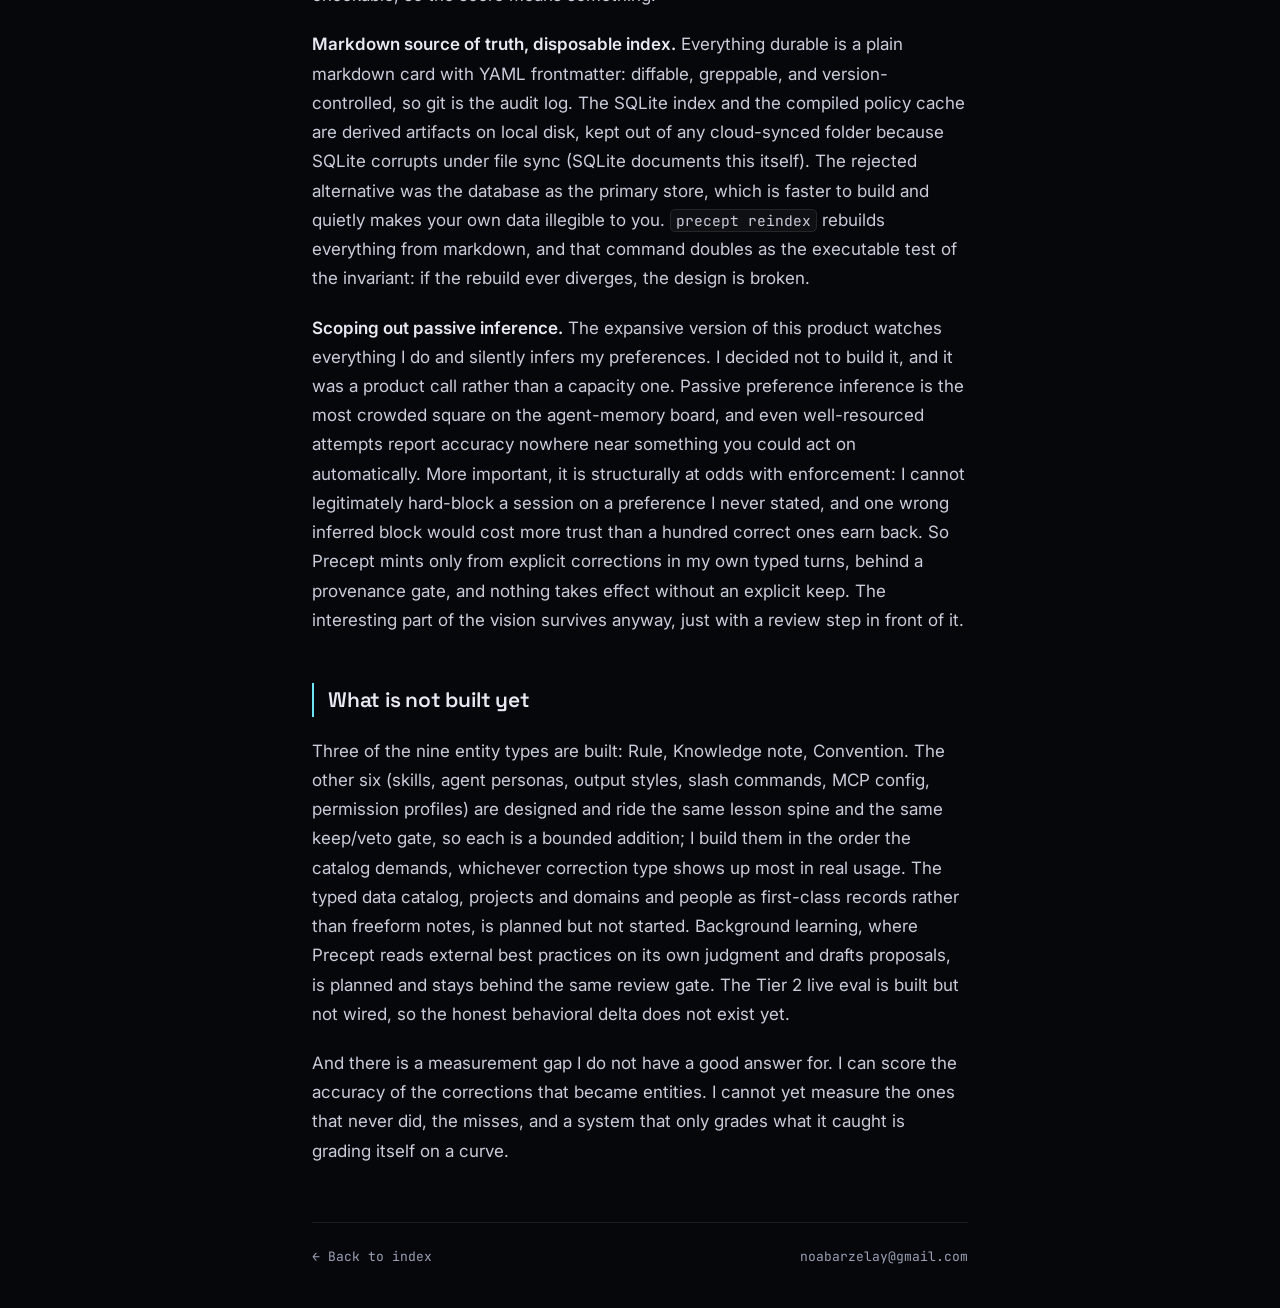
==== commit 13eb31bb: "site: remove redundant nav wordmark; right-align nav" ====
--- a/notes/precept.html
+++ b/notes/precept.html
@@ -25,7 +25,6 @@
     <div class="bg-vignette"></div>
   </div>
   <header class="nav">
-    <a class="wordmark" href="../index.html"><span class="wm-dot"></span>Noa Barzelay</a>
     <nav class="nav-links" aria-label="Sections">
       <a href="../index.html#projects">Projects</a>
       <a href="../index.html#writing">Writing</a>
--- a/styles.css
+++ b/styles.css
@@ -62,7 +62,7 @@
 /* ---------- nav ---------- */
 .nav {
   position: sticky; top: 0; z-index: 50;
-  display: flex; align-items: center; justify-content: space-between;
+  display: flex; align-items: center; justify-content: flex-end;
   max-width: var(--maxw); margin: 0 auto; width: 100%;
   padding: 18px 32px;
   background: rgba(6,7,11,0.6);
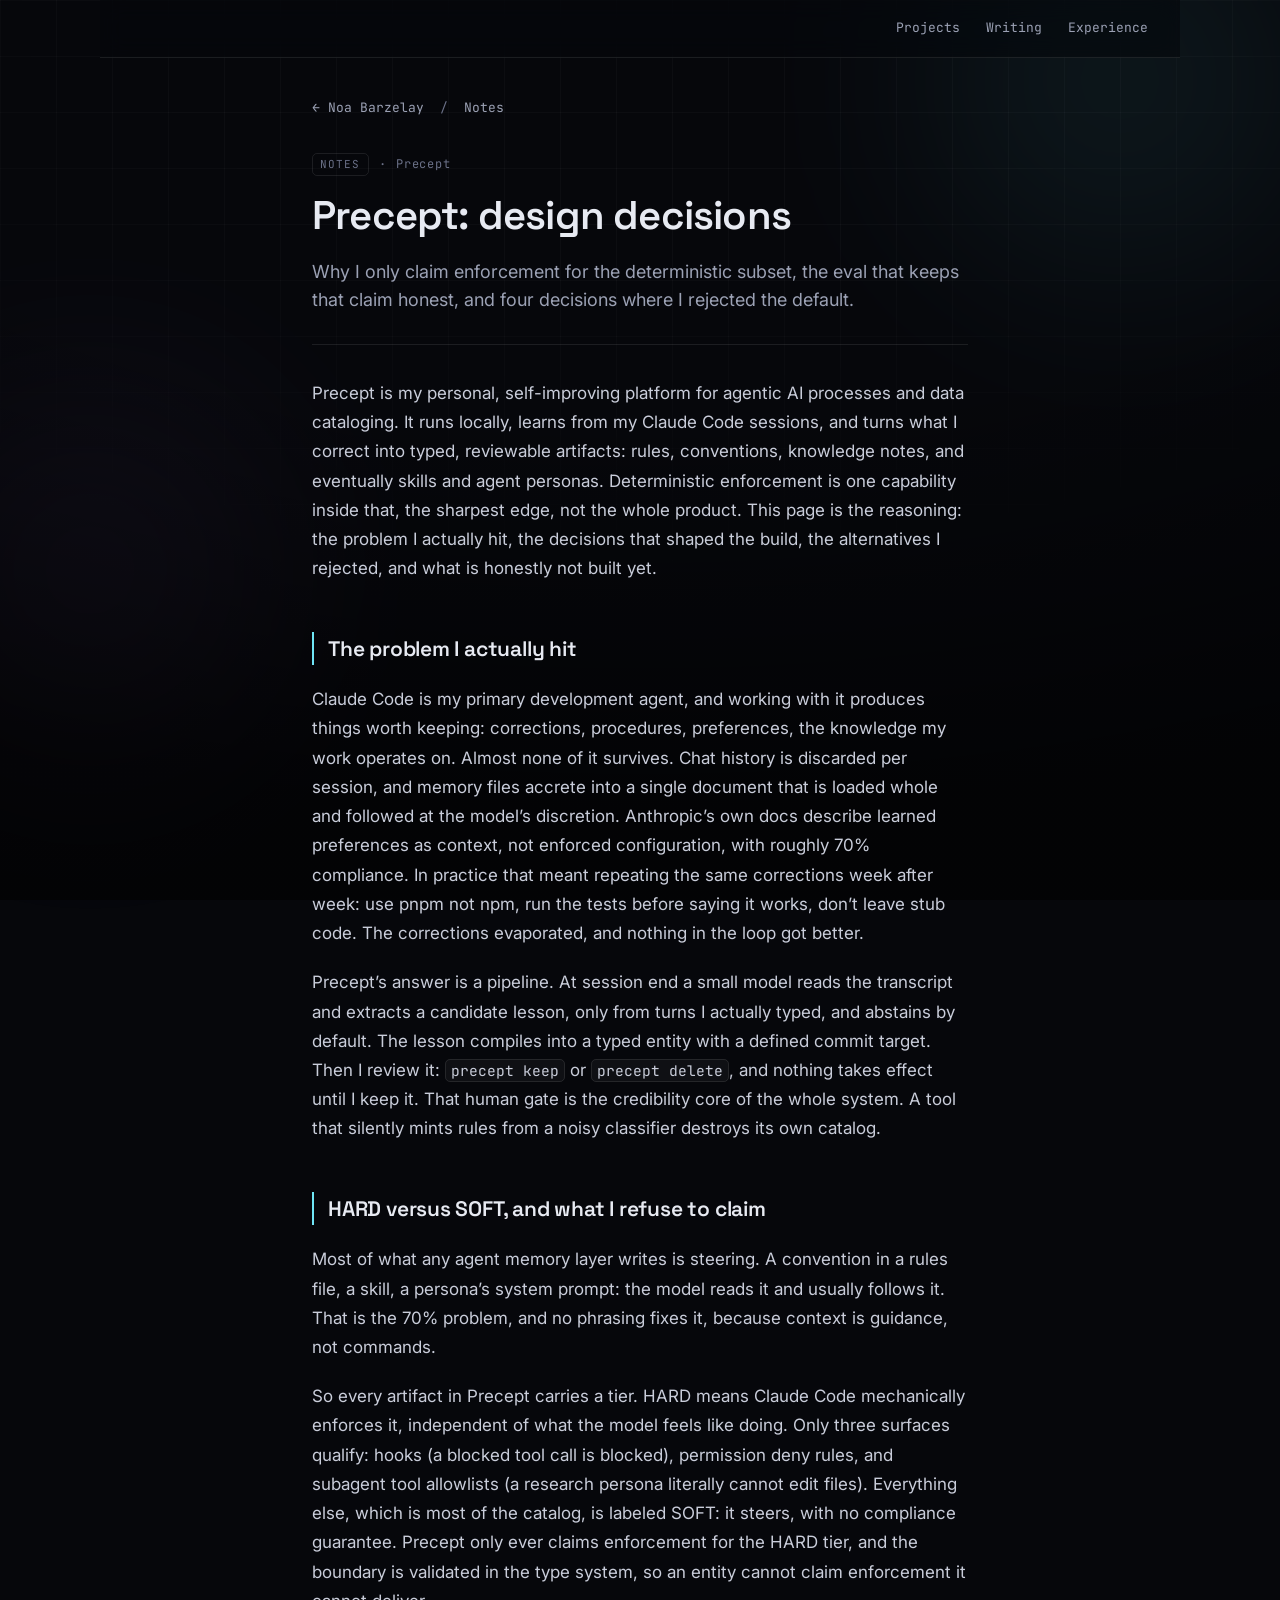
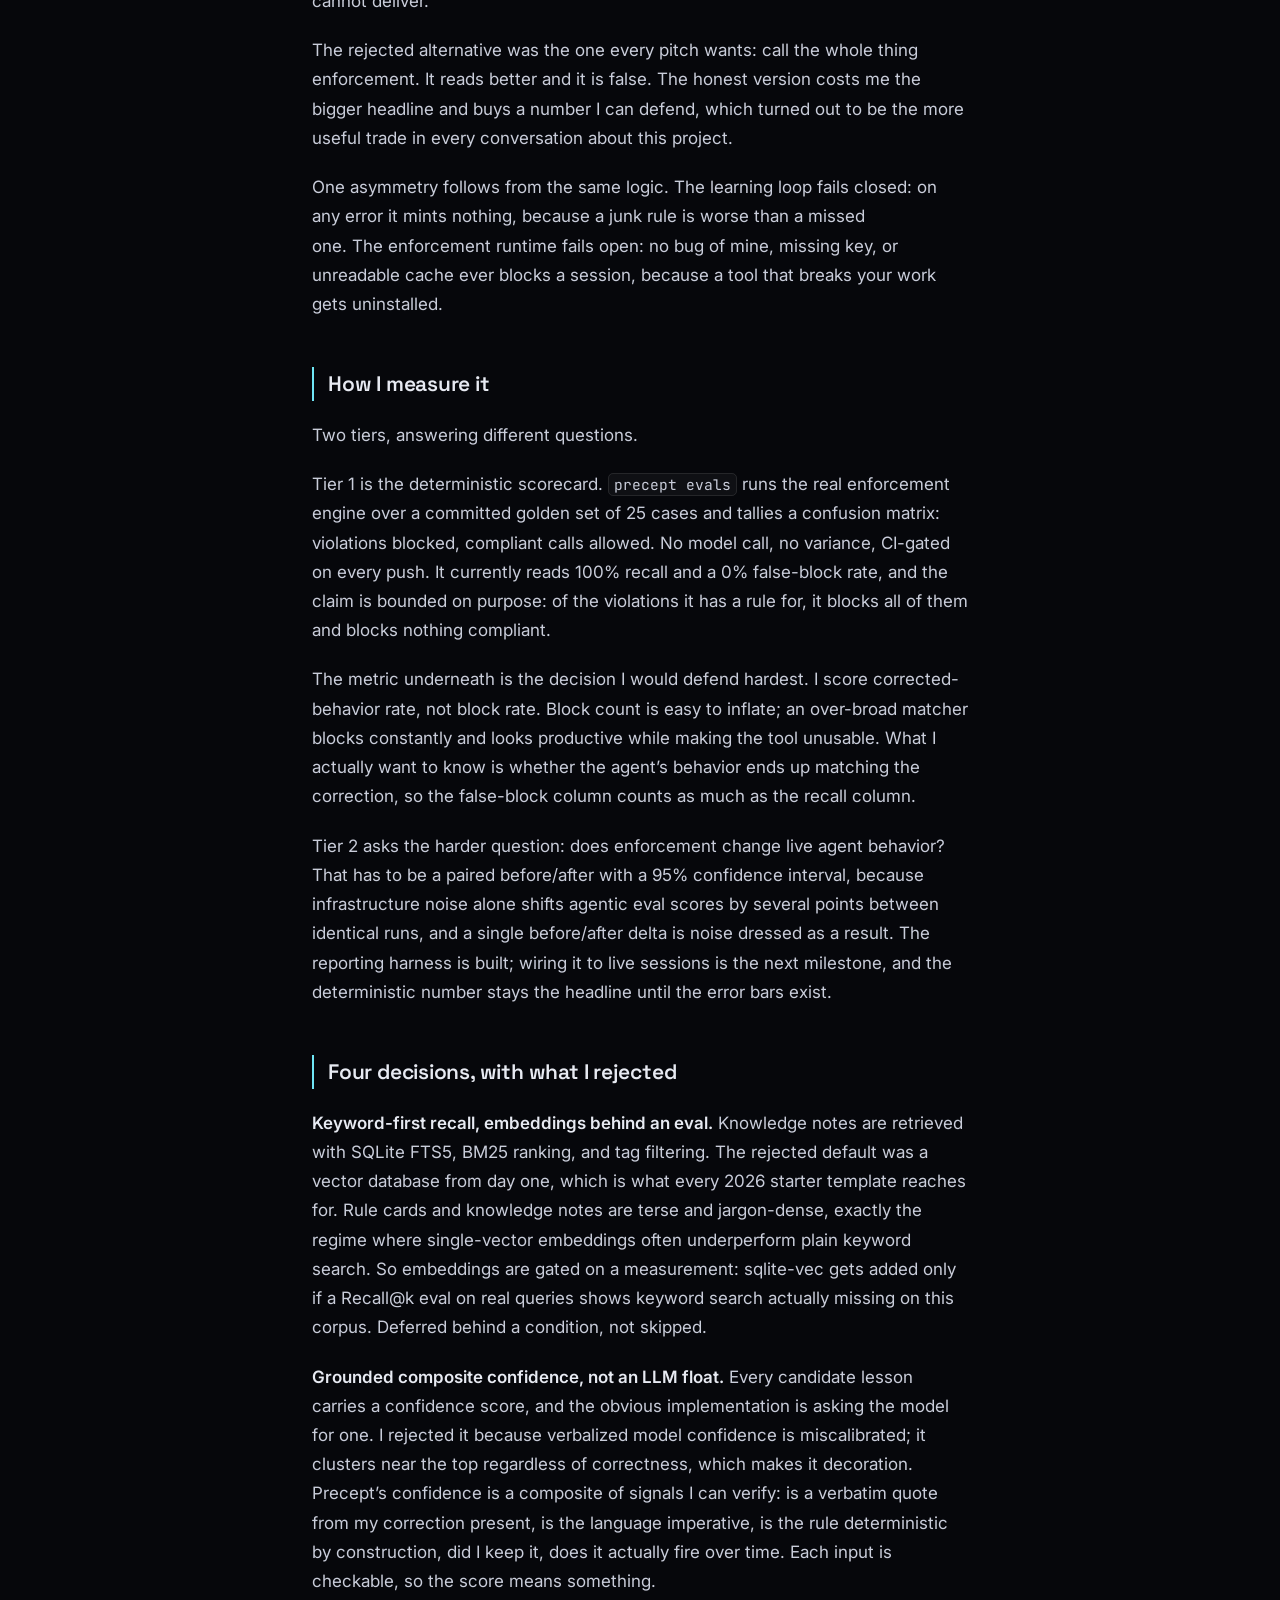
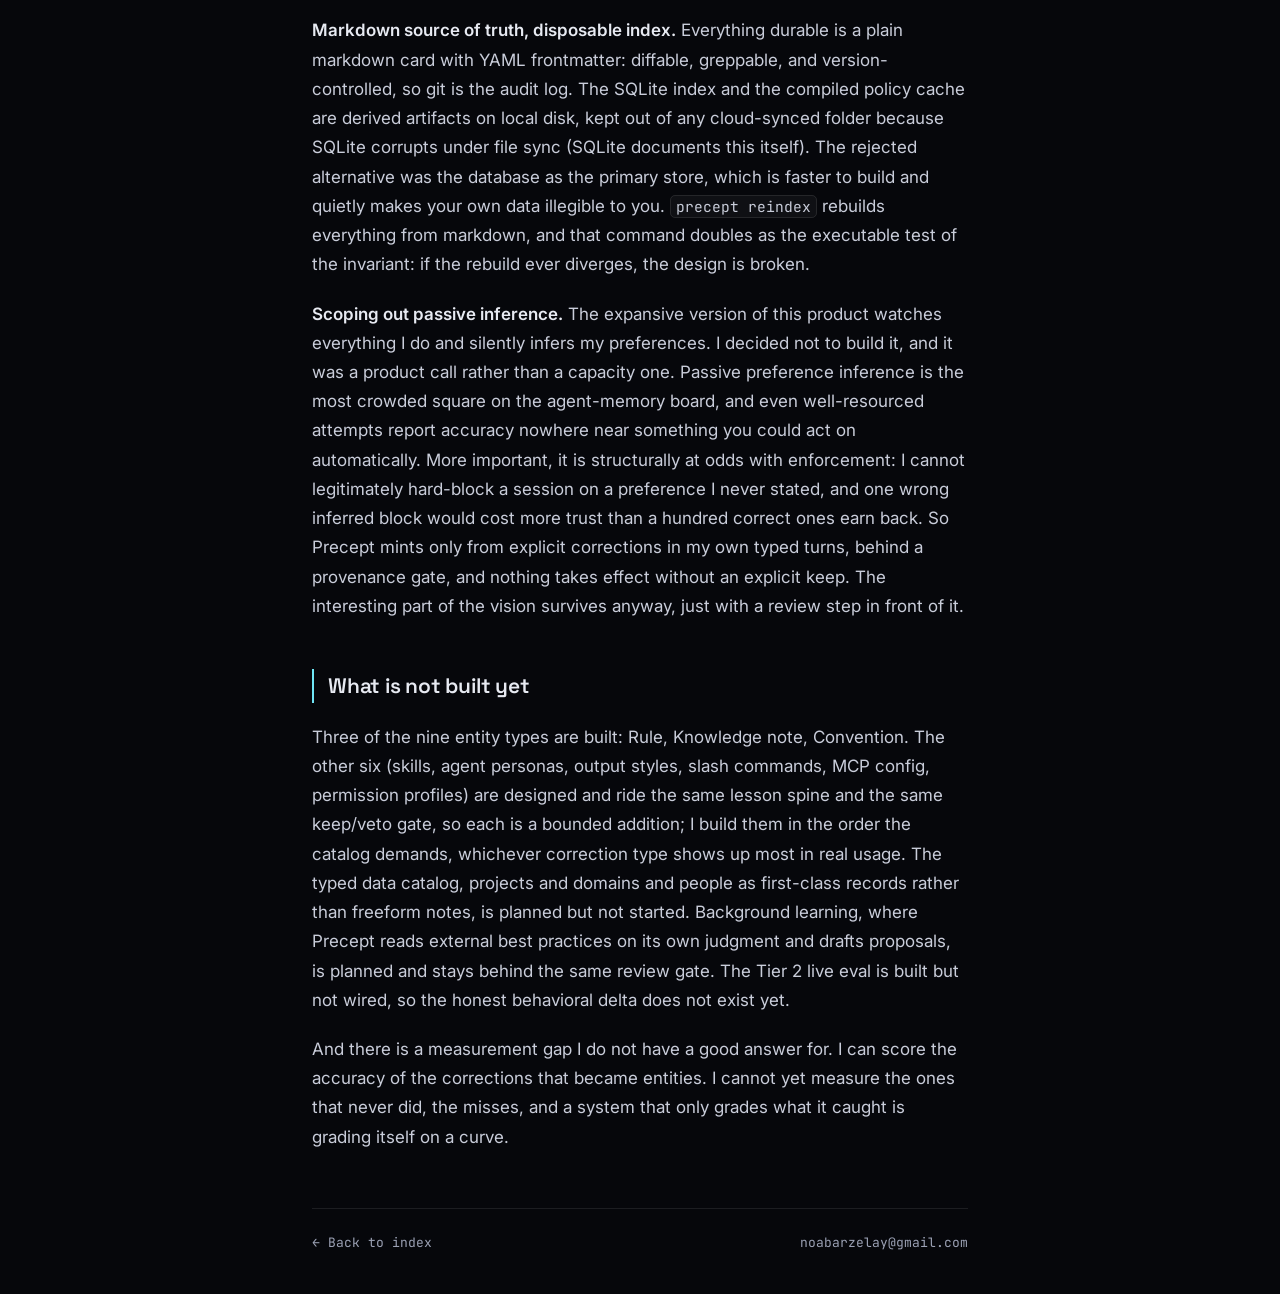
==== commit 8120a20e: "site: remove Contact from nav (email button covers it); show nav links on mobile" ====
--- a/notes/precept.html
+++ b/notes/precept.html
@@ -29,7 +29,6 @@
       <a href="../index.html#projects">Projects</a>
       <a href="../index.html#writing">Writing</a>
       <a href="../index.html#experience">Experience</a>
-      <a class="nav-cta" href="mailto:noabarzelay@gmail.com">Contact</a>
     </nav>
   </header>
   <main id="main">
--- a/styles.css
+++ b/styles.css
@@ -248,7 +248,6 @@
 @media (max-width: 620px) {
   .nav { padding: 14px 18px; }
   .nav-links { gap: 15px; }
-  .nav-links a:not(.nav-cta) { display: none; }
   main, .foot { padding-left: 18px; padding-right: 18px; }
   .block { padding: 52px 0; }
   .exp { grid-template-columns: 1fr; gap: 4px; }
@@ -258,3 +257,14 @@
 @media (prefers-reduced-motion: reduce) {
   * { animation: none !important; transition: none !important; scroll-behavior: auto; }
 }
+
+/* ---------- other interests ---------- */
+.interests { display: grid; grid-template-columns: 1fr 1fr; gap: 44px; }
+.int-label { font-family: var(--font-mono); font-size: 12px; letter-spacing: 0.1em;
+  text-transform: uppercase; color: var(--text-3); margin-bottom: 20px; }
+.int-list { list-style: none; display: grid; gap: 14px; }
+.int-list li { position: relative; padding-left: 20px; font-size: 14.5px; line-height: 1.62; color: var(--text-2); }
+.int-list li::before { content: ""; position: absolute; left: 0; top: 9px; width: 6px; height: 6px;
+  border-radius: 50%; background: var(--grad); opacity: 0.85; }
+.int-list em { color: var(--text); font-style: italic; }
+@media (max-width: 700px) { .interests { grid-template-columns: 1fr; gap: 34px; } }
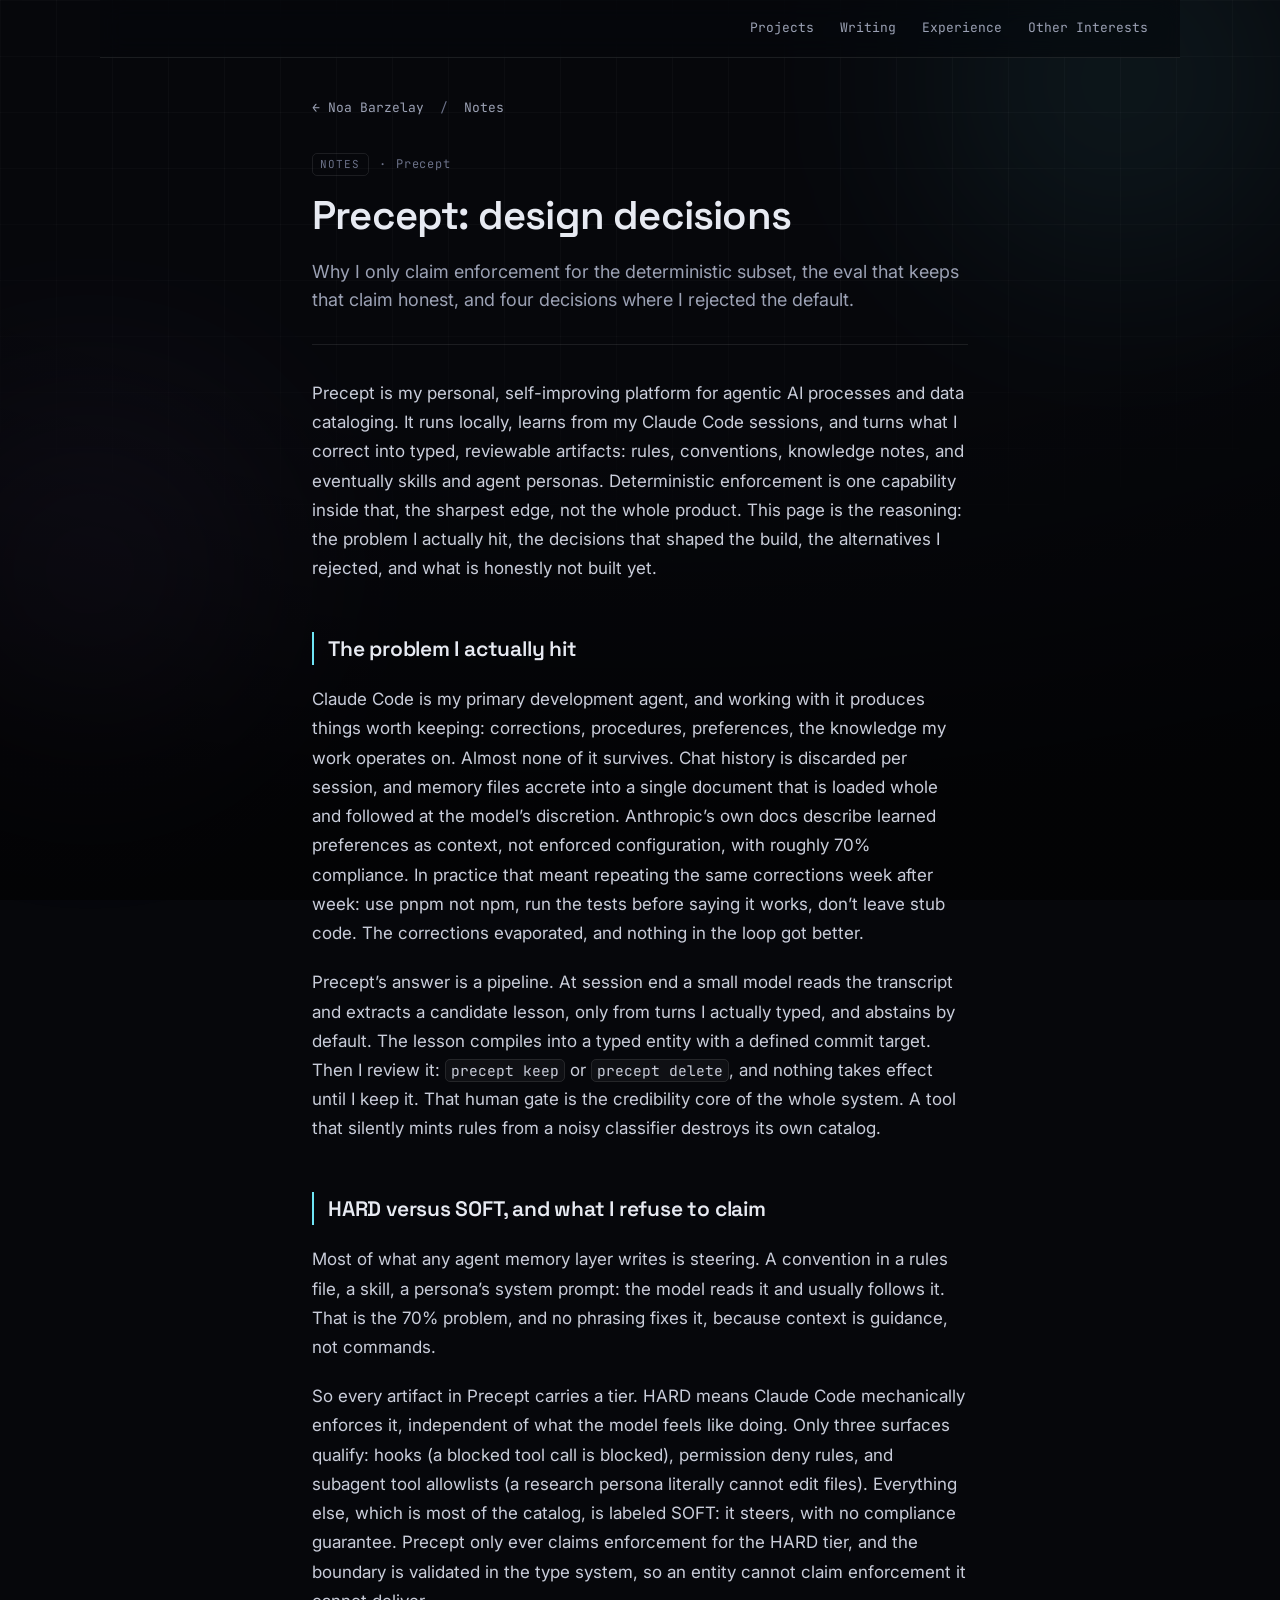
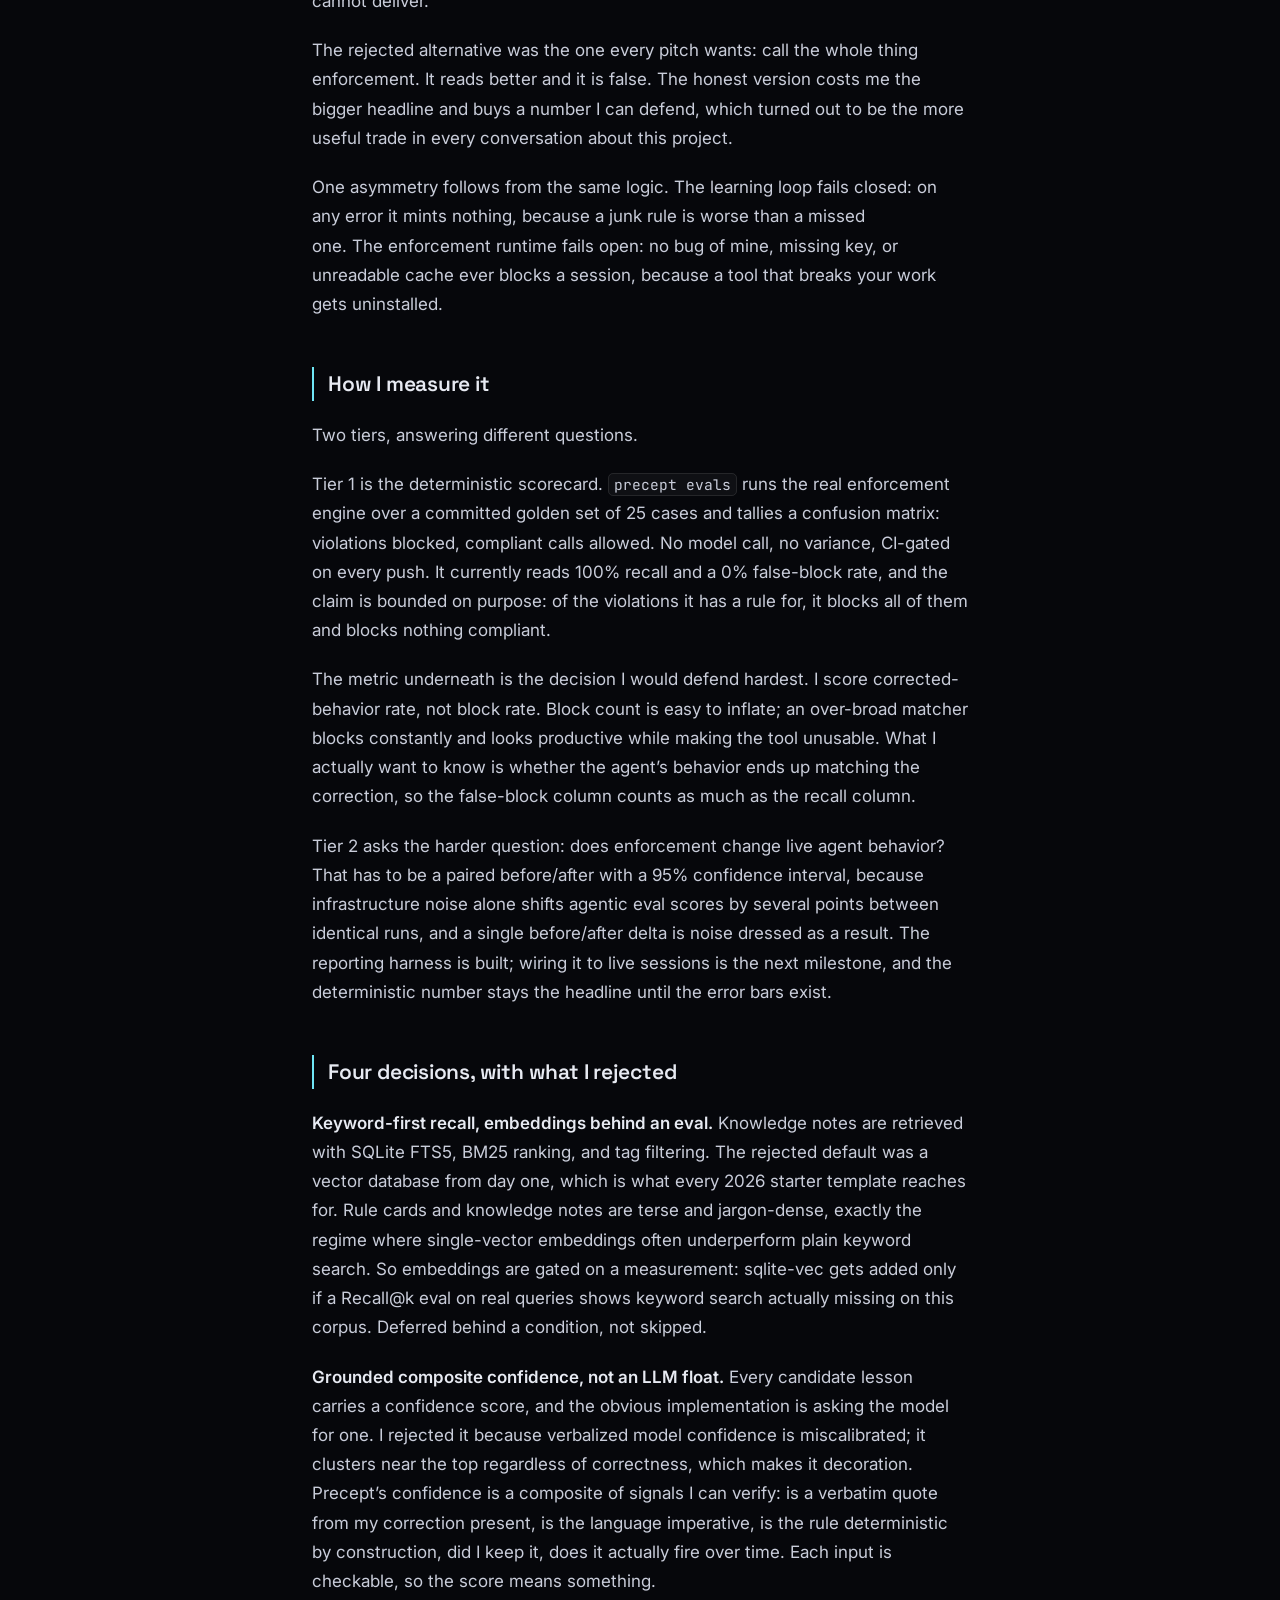
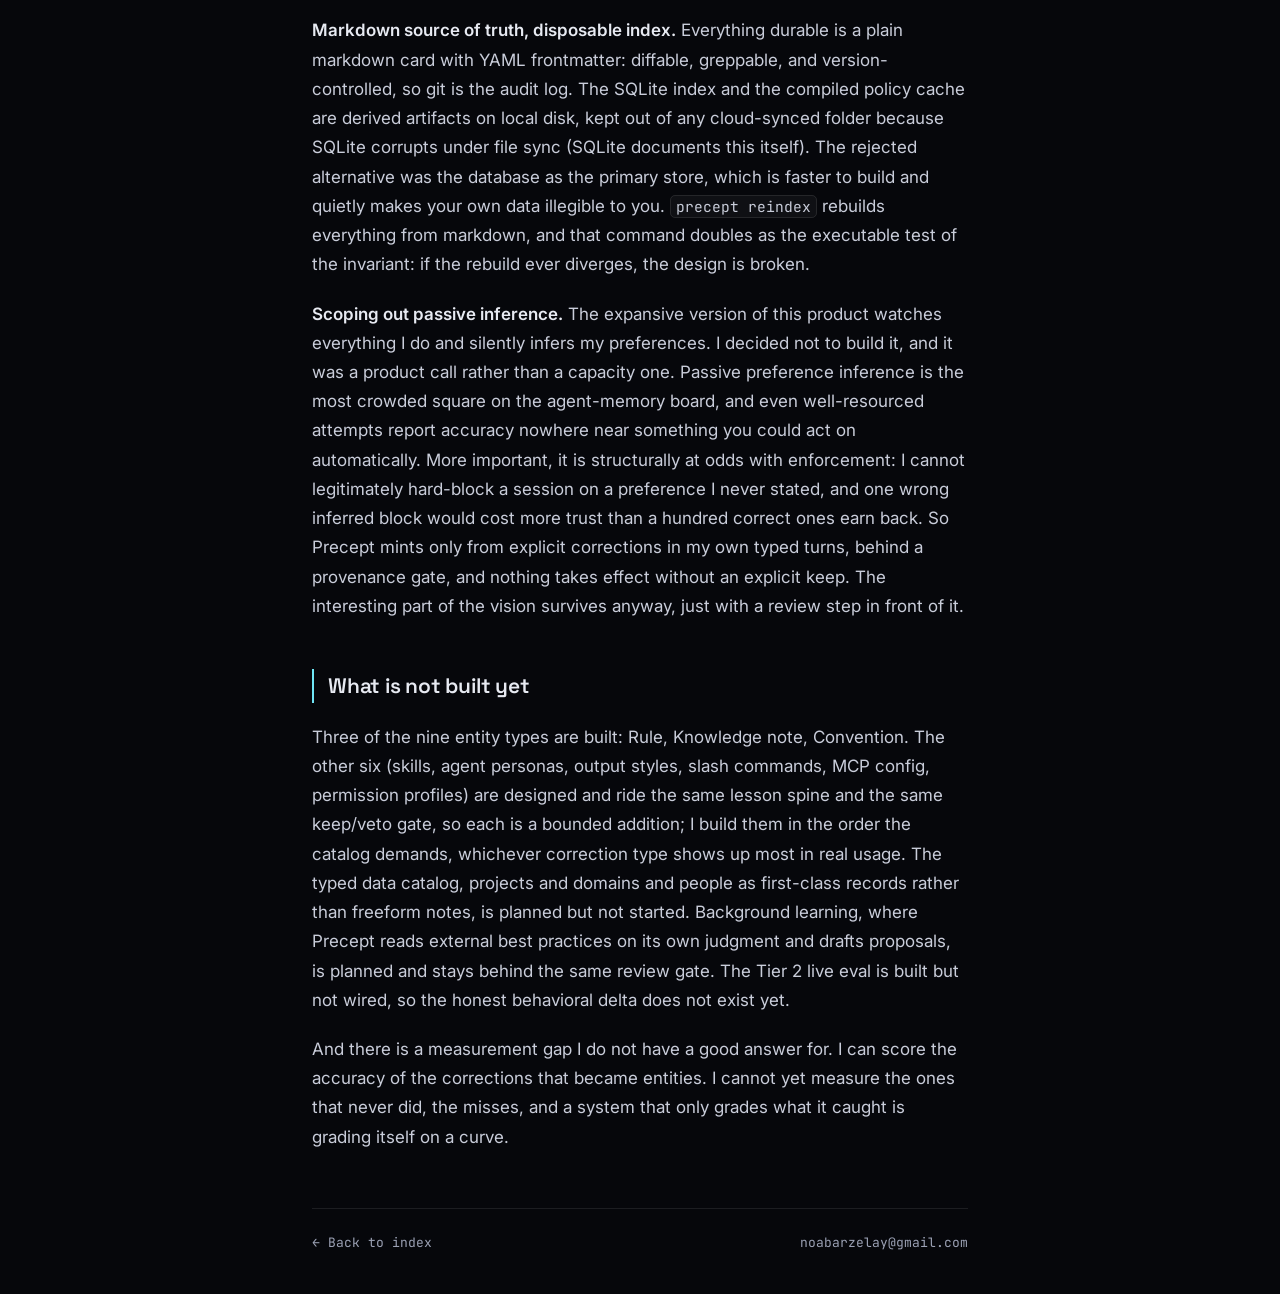
==== commit e4f6389c: "site: add Other Interests to nav (all pages), smooth-scroll anchor; mobile nav wraps" ====
--- a/notes/precept.html
+++ b/notes/precept.html
@@ -29,6 +29,7 @@
       <a href="../index.html#projects">Projects</a>
       <a href="../index.html#writing">Writing</a>
       <a href="../index.html#experience">Experience</a>
+      <a href="../index.html#interests">Other Interests</a>
     </nav>
   </header>
   <main id="main">
@@ -88,5 +89,8 @@
       </footer>
     </article>
   </main>
+  <!-- GoatCounter privacy-friendly analytics (free). Register the code "noabarzelay" at https://www.goatcounter.com/ ;
+       if that code is taken, pick another and replace it in the URL below (one place per page). -->
+  <script data-goatcounter="https://noabarzelay.goatcounter.com/count" async src="//gc.zgo.at/count.js"></script>
 </body>
 </html>
--- a/styles.css
+++ b/styles.css
@@ -247,7 +247,7 @@
 }
 @media (max-width: 620px) {
   .nav { padding: 14px 18px; }
-  .nav-links { gap: 15px; }
+  .nav-links { gap: 14px; flex-wrap: wrap; justify-content: flex-end; }
   main, .foot { padding-left: 18px; padding-right: 18px; }
   .block { padding: 52px 0; }
   .exp { grid-template-columns: 1fr; gap: 4px; }
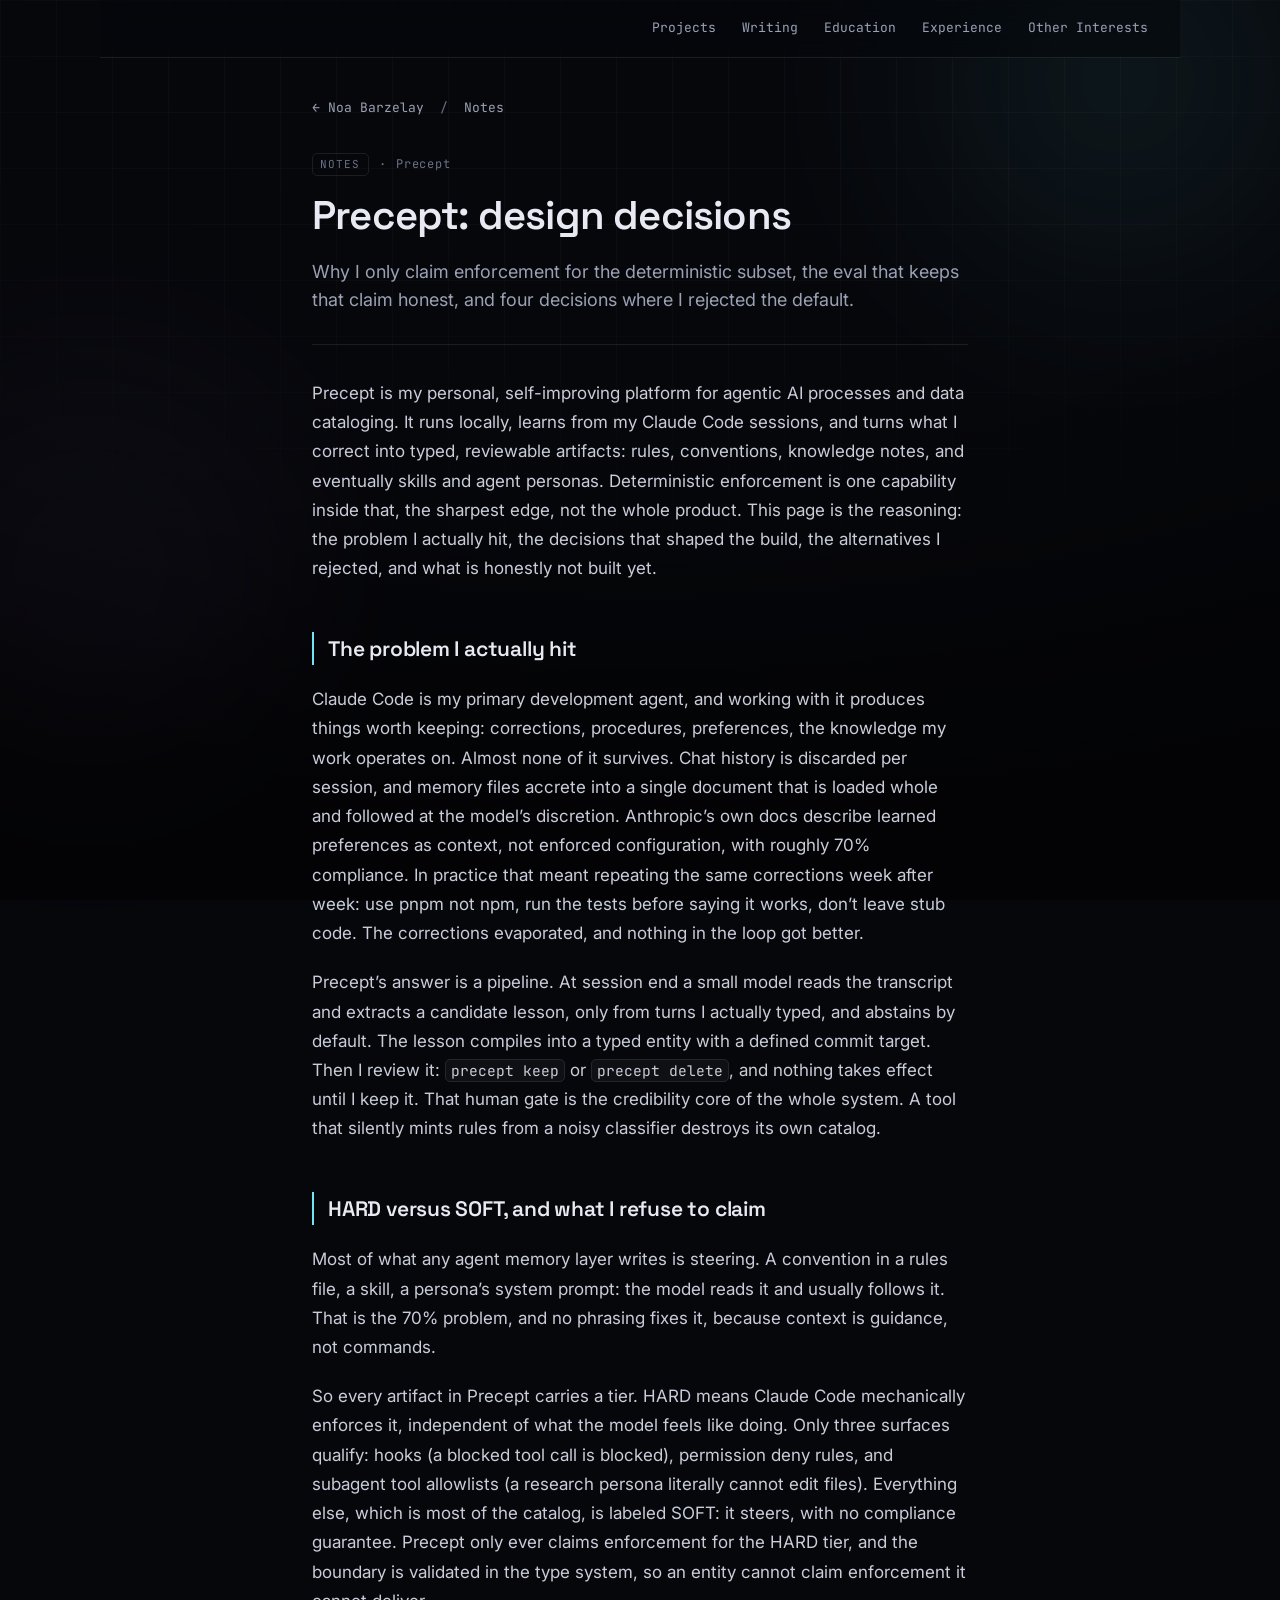
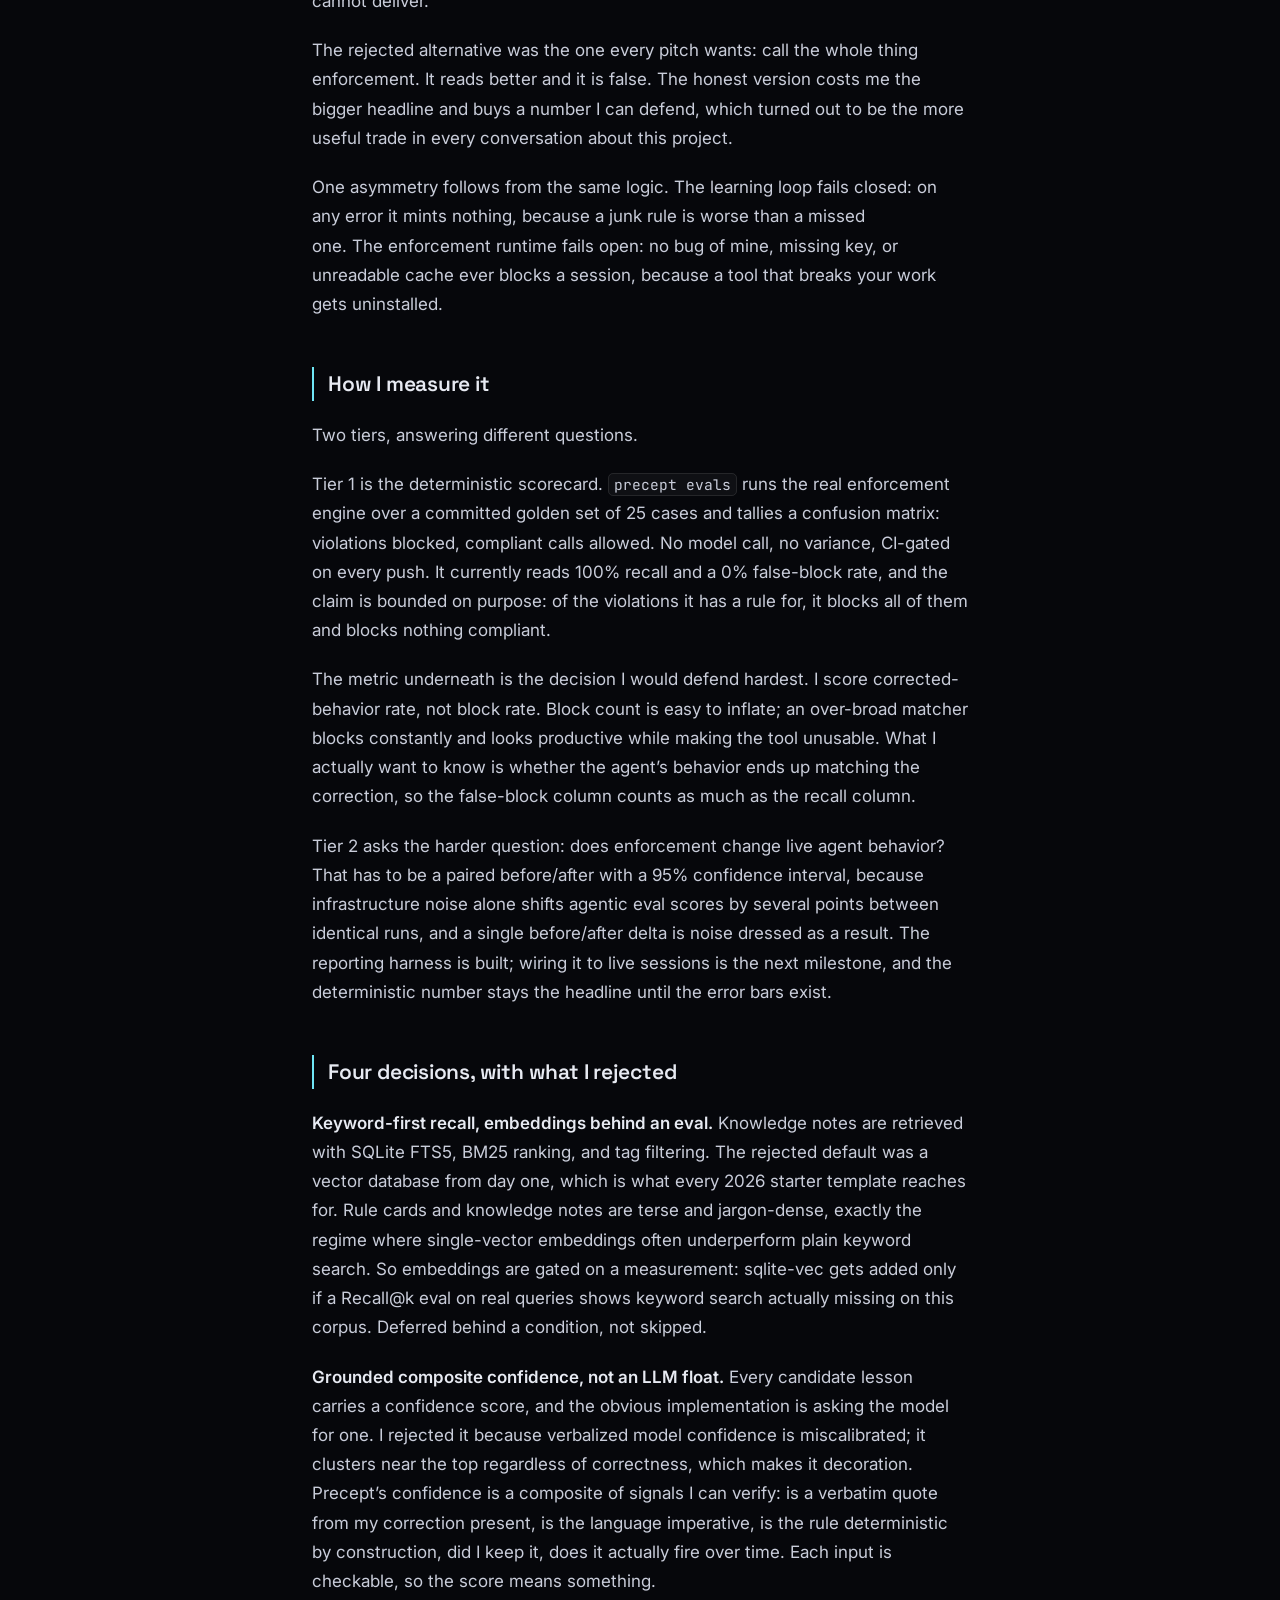
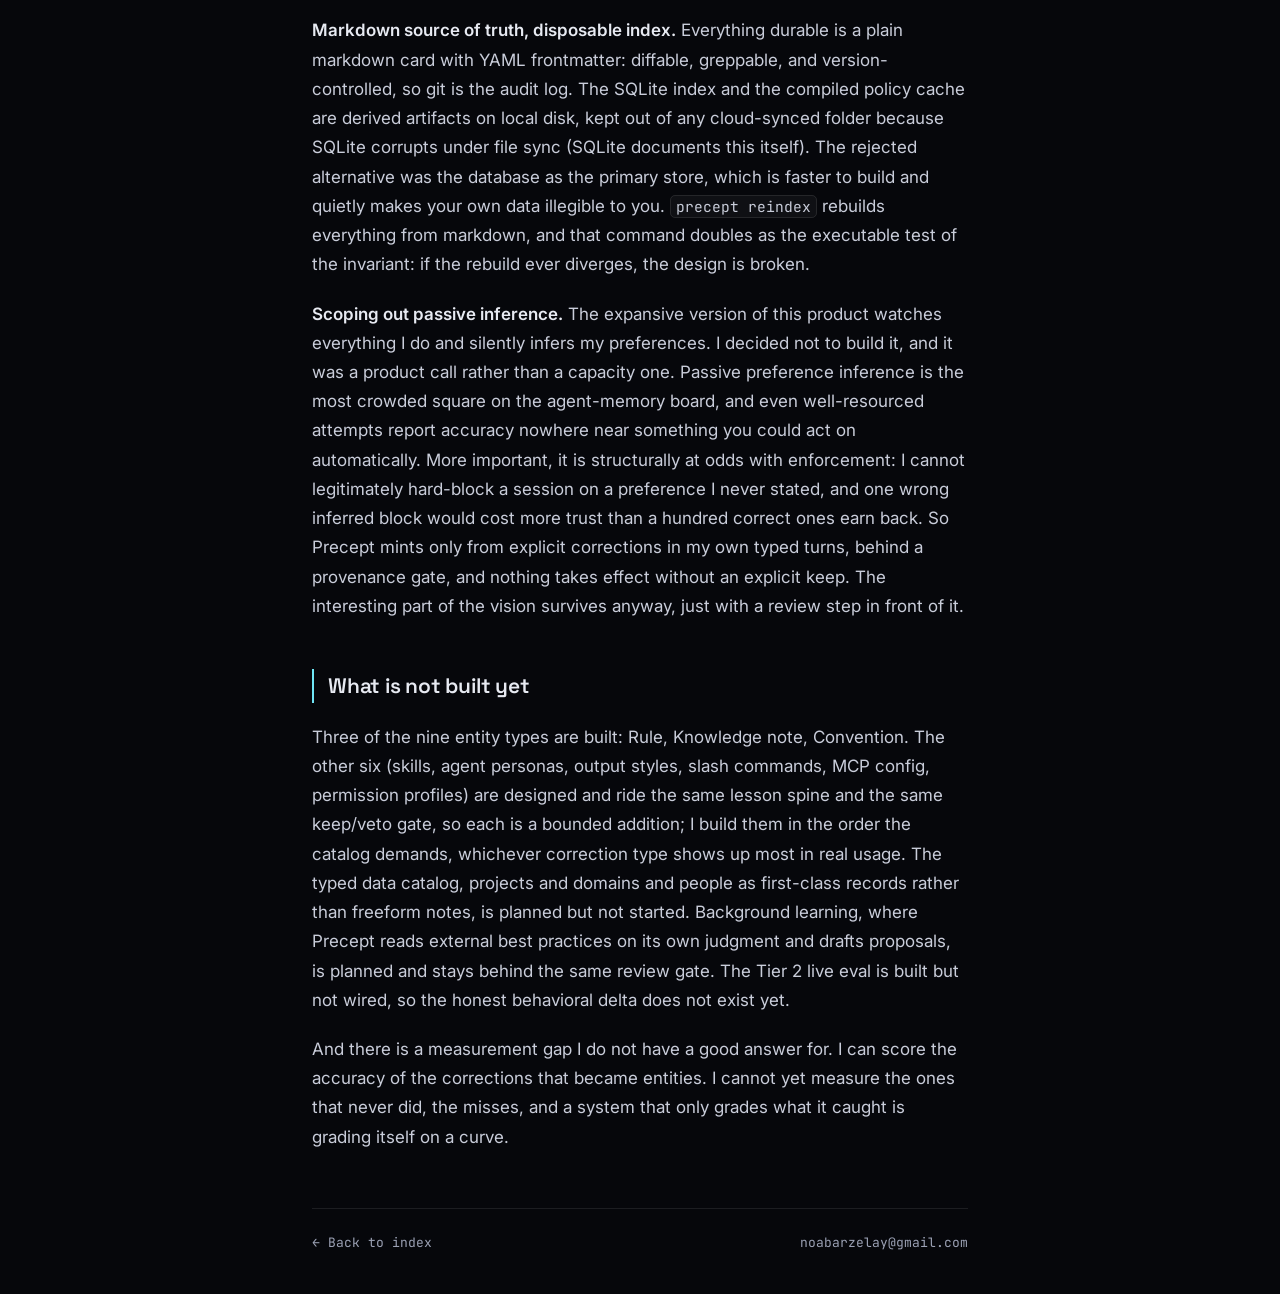
==== commit 1f13fb43: "site: split Education (before Experience); restore full resume bullets, group subtitles, order incl." ====
--- a/notes/precept.html
+++ b/notes/precept.html
@@ -28,6 +28,7 @@
     <nav class="nav-links" aria-label="Sections">
       <a href="../index.html#projects">Projects</a>
       <a href="../index.html#writing">Writing</a>
+      <a href="../index.html#education">Education</a>
       <a href="../index.html#experience">Experience</a>
       <a href="../index.html#interests">Other Interests</a>
     </nav>
--- a/styles.css
+++ b/styles.css
@@ -268,3 +268,14 @@
   border-radius: 50%; background: var(--grad); opacity: 0.85; }
 .int-list em { color: var(--text); font-style: italic; }
 @media (max-width: 700px) { .interests { grid-template-columns: 1fr; gap: 34px; } }
+
+/* ---------- experience + education detail (resume bullets) ---------- */
+.exp-loc { display: block; color: var(--text-3); opacity: 0.8; margin-top: 2px; font-size: 12px; }
+.exp-context { font-size: 13px; color: var(--text-3); font-style: italic; margin-top: 4px; line-height: 1.5; }
+.exp-bullets { list-style: none; display: grid; gap: 8px; margin-top: 12px; }
+.exp-bullets li { position: relative; padding-left: 20px; font-size: 14px; line-height: 1.55; color: var(--text-2); }
+.exp-bullets li::before { content: ""; position: absolute; left: 0; top: 8px; width: 6px; height: 6px;
+  border-radius: 50%; background: var(--grad); opacity: 0.8; }
+.exp-group { font-family: var(--font-mono); font-size: 12px; letter-spacing: 0.1em; text-transform: uppercase;
+  color: var(--text-3); margin: 30px 0 14px; }
+.block .exp-group:first-of-type { margin-top: 0; }
